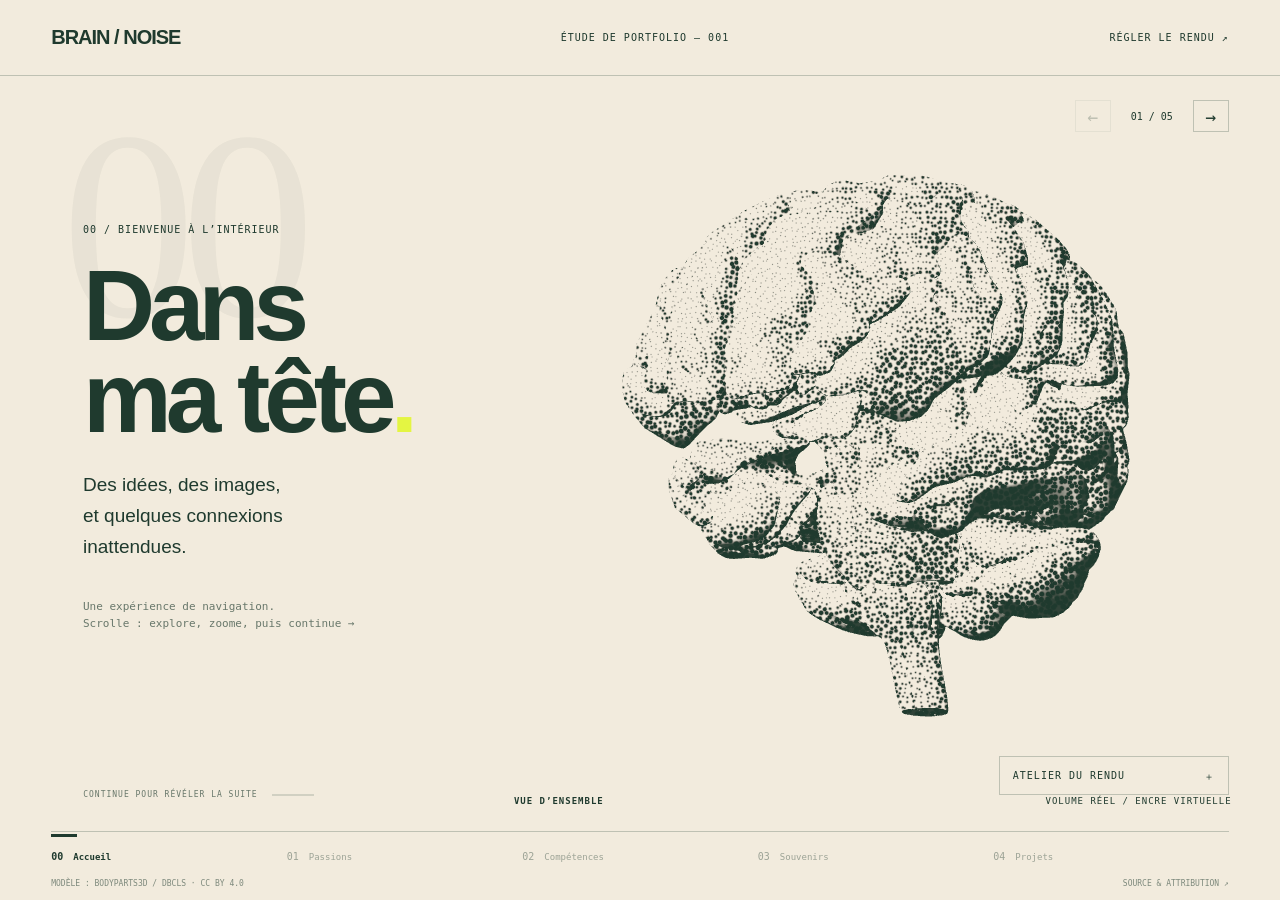
==== index.html @ 5203dd27 "premier commit avec premiere version du portfolio" ====
<!doctype html>
<html lang="fr">
<meta charset="utf-8"><meta name="viewport" content="width=device-width,initial-scale=1">
<title>À l’intérieur — Brain Noise</title>
<meta name="description" content="Exploration d’un cerveau en 3D au rendu imprimé, pilotée par le scroll.">
<link rel="stylesheet" href="style.css">
<script type="importmap">{"imports":{"three":"./vendor/build/three.module.js","three/addons/":"./vendor/examples/jsm/"}}</script>
<body>
<header><a href="#intro" class="brand">BRAIN / NOISE</a><span>ÉTUDE DE PORTFOLIO — 001</span><a href="#atelier">RÉGLER LE RENDU ↗</a></header>
<div class="visual"><canvas id="brain" aria-label="Cerveau 3D avec rendu tramé ; la rotation suit le défilement."></canvas><div id="loading" role="status">Chargement du cerveau…</div><div class="visual-bottom"><span id="region">VUE D’ENSEMBLE</span><span>VOLUME RÉEL / ENCRE VIRTUELLE</span></div></div>
<main id="journey" tabindex="0" aria-label="Exploration horizontale du portfolio">
<section id="intro" data-stop="0" data-number="00"><div class="section-content"><p class="index">00 / BIENVENUE À L’INTÉRIEUR</p><h1>Dans<br>ma tête<span>.</span></h1><p class="lead">Des idées, des images,<br>et quelques connexions inattendues.</p><p class="note">Une expérience de navigation.<br>Scrolle : explore, zoome, puis continue →</p></div></section>
<section id="passions" data-stop="1" data-number="01"><div class="section-content"><p class="index">01 / CE QUI M’ANIME</p><h2>Les<br><em>passions.</em></h2><p>Ce qui attire le regard, nourrit la curiosité et donne envie de créer.</p><div class="tags"><span>IMAGE</span><span>DESIGN</span><span>EXPLORATION</span></div><p class="placeholder">Espace à personnaliser avec tes passions.</p></div></section>
<section id="competences" data-stop="2" data-number="02"><div class="section-content"><p class="index">02 / FAIRE DES LIENS</p><h2>Penser.<br><em>Construire.</em></h2><p>Relier une idée à une forme. Une intention à une interaction.</p><div class="tags"><span>CONCEPTION</span><span>WEB</span><span>EXPÉRIMENTATION</span></div><p class="placeholder">Espace à personnaliser avec tes compétences.</p></div></section>
<section id="souvenirs" data-stop="3" data-number="03"><div class="section-content"><p class="index">03 / CE QUI RESTE</p><h2>Des<br><em>souvenirs.</em></h2><p>Des fragments qui reviennent et finissent par devenir autre chose.</p><p class="placeholder">Espace à personnaliser avec ton parcours.</p></div></section>
<section id="projets" data-stop="4" data-number="04"><div class="section-content"><p class="index">04 / LES IDÉES PRENNENT FORME</p><h2>Et des<br><em>projets.</em></h2><p>Ce qui se passe quand les connexions sortent de la tête.</p><a class="project" href="./Trame-Studio.html">01 — TRAME STUDIO <span>↗</span></a><p class="placeholder">Remplace ce lien par tes projets sur ton portfolio.</p></div></section>
</main>
<div class="travel"><button id="previous" aria-label="Rubrique précédente">←</button><span id="chapterCount">01 / 05</span><button id="next" aria-label="Rubrique suivante">→</button></div><div class="anchor-status"><span id="anchorHint">ANCRÉ · SCROLLE POUR ZOOMER</span><span class="anchor-track"><i id="anchorMeter"></i></span></div><div class="scroll-progress" aria-hidden="true"><span id="progressBar"></span></div><nav class="chapters" aria-label="Chapitres"><a href="#intro" aria-current="true">00<span>Accueil</span></a><a href="#passions">01<span>Passions</span></a><a href="#competences">02<span>Compétences</span></a><a href="#souvenirs">03<span>Souvenirs</span></a><a href="#projets">04<span>Projets</span></a></nav>
<details id="atelier"><summary>ATELIER DU RENDU <span>＋</span></summary><div class="settings"><label>Motif<select id="pattern"><option value="0">Points irréguliers</option><option value="1">Hachures</option><option value="2">Croisillons</option><option value="3">Grain</option><option value="4">Bayer</option><option value="5">Encre sans trame</option></select></label><label>Taille de trame <output id="sizeValue">5 px</output><input id="dotSize" type="range" min="2" max="12" step=".5" value="5"></label><label>Contraste<input id="contrast" type="range" min=".5" max="2.5" step=".05" value="1.15"></label><label>Encre<input id="ink" type="color" value="#1f3a2e"></label><label>Papier<input id="paper" type="color" value="#f2ebdd"></label><label>Zone active<input id="accent" type="color" value="#e4f542"></label><label class="check"><input id="autoPalette" type="checkbox" checked> Palettes des rubriques</label><label class="check"><input id="highlight" type="checkbox" checked> Colorer les régions</label><label class="check"><input id="autoRotate" type="checkbox" checked> Rotation lente au repos</label><label class="check"><input id="motion" type="checkbox" checked> Rotation au scroll</label><p>La trame est fixe à l’écran ; le volume tourne derrière. Les associations entre régions et chapitres sont artistiques.</p></div></details>
<footer><span>MODÈLE : BODYPARTS3D / DBCLS · CC BY 4.0</span><a href="https://github.com/organui/brain-3d">SOURCE & ATTRIBUTION ↗</a></footer>
<noscript>JavaScript est nécessaire pour afficher le cerveau. Les chapitres restent accessibles ci-dessus.</noscript>
<script type="module" src="app.js"></script>
</body></html>
---- style.css ----
*{box-sizing:border-box}html{scroll-behavior:smooth;scroll-padding-top:90px}body{margin:0;background:#f2f0e6;color:#24342b;font-family:Arial,Helvetica,sans-serif}a{color:inherit}button,input,select{font:inherit}header{position:fixed;z-index:4;top:0;left:0;right:0;height:76px;border-bottom:1px solid #24342b33;background:var(--paper,#f2f0e6);display:flex;align-items:center;justify-content:space-between;padding:0 4%;font:10px monospace;letter-spacing:1px}header a{text-decoration:none}.brand{font:bold 20px Arial;letter-spacing:-1px}.visual{position:fixed;left:36%;right:0;top:76px;bottom:0;z-index:0}canvas{width:100%;height:100%;display:block}.visual-bottom{position:absolute;bottom:25px;left:5%;right:6%;display:flex;justify-content:space-between;font:9px monospace;letter-spacing:1px;gap:15px}#region{font-weight:bold}#loading{position:absolute;top:50%;left:10%;right:10%;text-align:center;font:12px monospace;line-height:1.7}main{position:relative;z-index:1;width:43%;pointer-events:none}main section{pointer-events:auto;min-height:100svh;display:flex;flex-direction:column;justify-content:center;padding:110px 0 100px 10%;scroll-margin-top:0}main p{max-width:300px;font-size:16px;line-height:1.65}.index{font:10px monospace;letter-spacing:1px;margin:0 0 25px}h1,h2{font-size:clamp(60px,7.8vw,122px);line-height:.92;letter-spacing:-6px;margin:0 0 25px}h1 span{color:#d26a42}h2{font-size:clamp(52px,6.7vw,104px)}h2 em{font-family:Georgia,serif;font-weight:400}.lead{font-size:19px}.note,.placeholder{font:11px/1.6 monospace;color:#657361}.note{margin-top:35px}.placeholder{border-top:1px solid #24342b33;padding-top:14px;margin-top:30px}.tags{display:flex;flex-wrap:wrap;gap:7px;max-width:320px}.tags span{font:9px monospace;border:1px solid #24342b55;padding:6px 8px}.project{display:flex;justify-content:space-between;max-width:320px;padding:17px 0;border-block:1px solid #24342b;text-decoration:none;font:12px monospace}.chapters{position:fixed;z-index:3;left:20px;top:50%;display:grid;gap:18px;font:10px monospace}.chapters a{text-decoration:none;opacity:.4}.chapters a[aria-current=true]{opacity:1;font-weight:bold}.chapters a[aria-current=true]:before{content:'—';position:absolute;left:-13px}details{position:fixed;z-index:5;right:28px;bottom:58px;width:245px;background:var(--paper,#f2f0e6);border:1px solid #24342b}summary{list-style:none;padding:13px;cursor:pointer;font:10px monospace;letter-spacing:1px}summary::-webkit-details-marker{display:none}summary span{float:right}.settings{border-top:1px solid #24342b33;padding:15px;max-height:65svh;overflow:auto}.settings label{display:block;font:11px monospace;margin-bottom:16px}.settings input[type=range],select{width:100%;margin-top:8px;accent-color:#24342b}select{background:transparent;color:inherit;border:1px solid #24342b55;padding:8px;border-radius:0}.settings output{float:right}.settings input[type=color]{float:right;width:35px;height:20px;border:0;padding:0;background:none}.settings .check{display:flex;align-items:center;gap:8px}.settings .check input{accent-color:#24342b}.settings p{font:10px/1.5 monospace;color:#657361;margin-bottom:0}footer{position:relative;z-index:2;display:flex;justify-content:space-between;border-top:1px solid #24342b33;padding:22px 4%;font:9px monospace;background:var(--paper,#f2f0e6);gap:20px}:focus-visible{outline:2px solid #d26a42;outline-offset:4px}@media(max-width:760px){header{height:60px}header>span{display:none}.visual{left:0;top:60px;bottom:30%;opacity:.9}main{width:100%}main section{padding:65svh 7% 7svh;min-height:100svh;justify-content:flex-start}h1,h2{font-size:64px;letter-spacing:-3px;margin-bottom:12px}main p{font-size:14px;max-width:320px}.index{margin-bottom:15px}.visual-bottom{bottom:5px;font-size:8px}.visual-bottom span:last-child{display:none}.chapters{left:auto;right:12px;gap:15px;top:76px}.note,.placeholder,.tags{display:none}.lead{margin-top:0}details{right:12px;bottom:12px;width:220px}footer{padding-bottom:70px;font-size:8px}footer span{max-width:150px}}@media(prefers-reduced-motion:reduce){html{scroll-behavior:auto}}

/* Horizontal journey */
:root{--paper:#f2ebdd;--ink:#1f3a2e;--accent:#e4f542;--rule:color-mix(in srgb,var(--ink) 24%,transparent)}
html,body{height:100%;width:100%;overflow:hidden;scroll-behavior:auto}body{background:var(--paper);color:var(--ink)}
header{background:var(--paper);border-color:var(--rule)}
.visual{left:37%;bottom:90px}.visual-bottom{bottom:4px}
main{position:fixed;inset:76px 0 90px;width:auto;display:flex;overflow-x:auto;overflow-y:hidden;scroll-snap-type:none;scrollbar-width:none;overscroll-behavior-x:contain;pointer-events:auto}
main::-webkit-scrollbar{display:none}
main section{position:relative;flex:0 0 100%;min-width:0;height:100%;min-height:0;scroll-snap-align:start;display:flex;flex-direction:column;justify-content:center;align-items:flex-start;padding:3vh 0 5vh 6.5%;isolation:isolate}
main section:before{content:attr(data-number);position:absolute;z-index:-1;left:4.8%;top:2%;font:clamp(110px,21vw,330px)/1 Georgia,serif;color:var(--ink);opacity:.045;letter-spacing:-15px;pointer-events:none}
.section-content{width:37%;will-change:transform,opacity}
h1 span{color:var(--accent)}.note,.placeholder{color:inherit;opacity:.65}.placeholder,.tags span{border-color:var(--rule)}.project{border-color:var(--ink)}
.chapters{left:4%;right:4%;top:auto;bottom:35px;display:flex;align-items:center;gap:0;height:34px;border-top:1px solid var(--rule)}
.chapters a{position:relative;flex:1;padding-top:15px;white-space:nowrap}.chapters a span{font-size:9px;margin-left:10px}.chapters a[aria-current=true]:before{content:'';top:-2px;left:0;width:26px;height:3px;background:var(--ink)}
.scroll-progress{position:fixed;z-index:5;bottom:0;left:0;right:0;height:3px;pointer-events:none}.scroll-progress span{display:block;height:100%;width:100%;background:var(--accent);transform:scaleX(0);transform-origin:left}
.travel{position:fixed;z-index:4;right:4%;top:100px;display:flex;align-items:center;gap:17px;font:10px monospace}.travel button{border:1px solid var(--rule);background:transparent;color:inherit;width:36px;height:32px;padding:0;font-size:18px;cursor:pointer}.travel button:disabled{opacity:.25;cursor:default}.travel span{min-width:48px;text-align:center}
details{right:4%;bottom:105px;width:230px;background:var(--paper);border-color:var(--rule)}.settings{border-color:var(--rule);max-height:57svh;overscroll-behavior:contain}.settings p{color:inherit;opacity:.65}.settings input[type=range],.settings .check input{accent-color:var(--ink)}select{background:var(--paper);color:var(--ink);border-color:var(--rule)}
footer{position:fixed;bottom:12px;left:4%;right:4%;padding:0;border:0;background:none;font-size:8px;opacity:.55}footer a{text-decoration:none}:focus-visible{outline-color:var(--ink)}
@media(max-width:760px){.visual{left:0;top:95px;bottom:40%;opacity:1}main{inset:60px 0 105px}main section{padding:0 7%;justify-content:flex-end;min-height:0}.section-content{width:100%;padding-bottom:12px}main section:before{top:auto;bottom:16%;font-size:180px}h1,h2{font-size:clamp(45px,10vw,65px);letter-spacing:-2px;margin:0 0 10px}h1 br,h2 br{display:none}.index{margin-bottom:12px;font-size:9px}.lead,main p{font-size:13px;max-width:310px;margin:9px 0}.note,.placeholder,.tags{display:none}.travel{top:75px;right:5%;gap:10px}.travel button{width:31px;height:27px}.chapters{left:4%;right:4%;top:auto;bottom:53px;height:30px}.chapters a span{display:none}details{right:4%;bottom:105px;width:200px}details:not([open]){bottom:76px;width:auto}summary{padding:9px;font-size:8px}.settings{max-height:50svh}footer{bottom:14px;font-size:7px}footer span{max-width:180px}}
@media(max-height:650px) and (min-width:761px){h1,h2{font-size:68px}.note,.placeholder{display:none}}
@media(prefers-reduced-motion:reduce){.section-content{will-change:auto}}
.section-content h1,.section-content h2{will-change:transform,opacity;transform-origin:15% 65%}@media(prefers-reduced-motion:reduce){.section-content h1,.section-content h2{will-change:auto}}

.anchor-status{position:fixed;z-index:4;left:6.5%;bottom:101px;display:flex;align-items:center;gap:14px;font:8px monospace;letter-spacing:1px;opacity:.65;pointer-events:none}.anchor-track{width:42px;height:2px;background:var(--rule)}.anchor-track i{display:block;width:100%;height:100%;background:var(--ink);transform:scaleX(0);transform-origin:left}@media(max-width:760px){.anchor-status{bottom:91px;left:7%;font-size:7px;gap:8px}.anchor-track{width:24px}}
/* Ignition starts only after the complete title is inside the viewport. */
.neon-label{display:inline-block;max-width:100%;vertical-align:top}
h1>.neon-label{color:inherit}
.neon-label.neon-ignite{animation:title-ignition 280ms steps(1,end) both}
@keyframes title-ignition{
 0%,16%,38%,56%,78%,100%{opacity:1}
 8%,29%,48%,65%{opacity:0}
}
@media(prefers-reduced-motion:reduce){.neon-label.neon-ignite{animation:none}}
/* Keep the region label above the model, away from mobile chapter titles. */
@media(max-width:760px){
 .visual-bottom{top:8px;bottom:auto;left:7%;right:110px;align-items:flex-start;line-height:1.5}
 #region{max-width:100%;overflow-wrap:break-word}
}
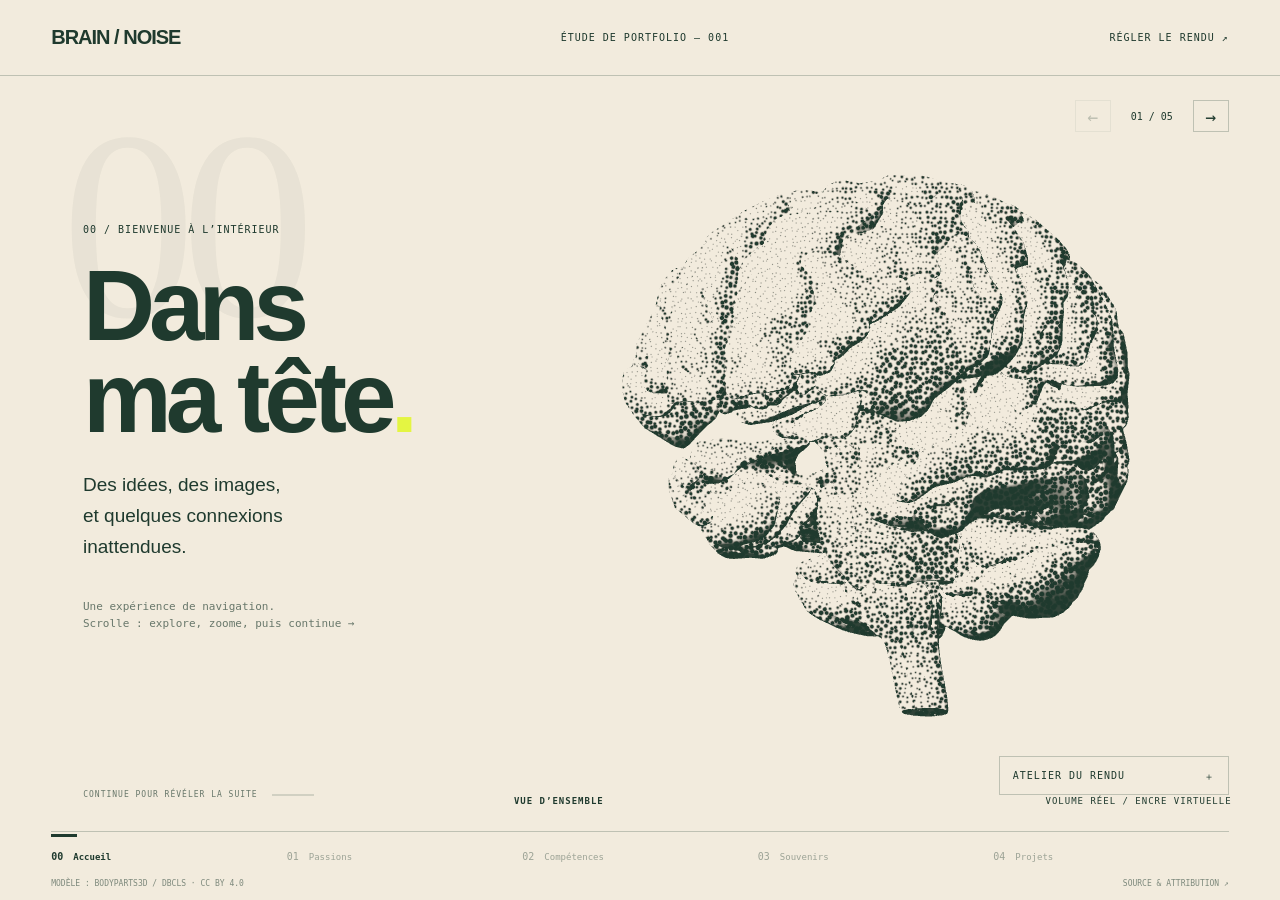
==== commit 7696da6c: "correction de queques bug graphiques + ajout de boutons pour decouvrir les sections" ====
--- a/index.html
+++ b/index.html
@@ -1,19 +1,59 @@
 <!doctype html>
 <html lang="fr">
+<head>
 <meta charset="utf-8"><meta name="viewport" content="width=device-width,initial-scale=1">
 <title>À l’intérieur — Brain Noise</title>
 <meta name="description" content="Exploration d’un cerveau en 3D au rendu imprimé, pilotée par le scroll.">
 <link rel="stylesheet" href="style.css">
 <script type="importmap">{"imports":{"three":"./vendor/build/three.module.js","three/addons/":"./vendor/examples/jsm/"}}</script>
+</head>
 <body>
 <header><a href="#intro" class="brand">BRAIN / NOISE</a><span>ÉTUDE DE PORTFOLIO — 001</span><a href="#atelier">RÉGLER LE RENDU ↗</a></header>
 <div class="visual"><canvas id="brain" aria-label="Cerveau 3D avec rendu tramé ; la rotation suit le défilement."></canvas><div id="loading" role="status">Chargement du cerveau…</div><div class="visual-bottom"><span id="region">VUE D’ENSEMBLE</span><span>VOLUME RÉEL / ENCRE VIRTUELLE</span></div></div>
 <main id="journey" tabindex="0" aria-label="Exploration horizontale du portfolio">
-<section id="intro" data-stop="0" data-number="00"><div class="section-content"><p class="index">00 / BIENVENUE À L’INTÉRIEUR</p><h1>Dans<br>ma tête<span>.</span></h1><p class="lead">Des idées, des images,<br>et quelques connexions inattendues.</p><p class="note">Une expérience de navigation.<br>Scrolle : explore, zoome, puis continue →</p></div></section>
-<section id="passions" data-stop="1" data-number="01"><div class="section-content"><p class="index">01 / CE QUI M’ANIME</p><h2>Les<br><em>passions.</em></h2><p>Ce qui attire le regard, nourrit la curiosité et donne envie de créer.</p><div class="tags"><span>IMAGE</span><span>DESIGN</span><span>EXPLORATION</span></div><p class="placeholder">Espace à personnaliser avec tes passions.</p></div></section>
-<section id="competences" data-stop="2" data-number="02"><div class="section-content"><p class="index">02 / FAIRE DES LIENS</p><h2>Penser.<br><em>Construire.</em></h2><p>Relier une idée à une forme. Une intention à une interaction.</p><div class="tags"><span>CONCEPTION</span><span>WEB</span><span>EXPÉRIMENTATION</span></div><p class="placeholder">Espace à personnaliser avec tes compétences.</p></div></section>
-<section id="souvenirs" data-stop="3" data-number="03"><div class="section-content"><p class="index">03 / CE QUI RESTE</p><h2>Des<br><em>souvenirs.</em></h2><p>Des fragments qui reviennent et finissent par devenir autre chose.</p><p class="placeholder">Espace à personnaliser avec ton parcours.</p></div></section>
-<section id="projets" data-stop="4" data-number="04"><div class="section-content"><p class="index">04 / LES IDÉES PRENNENT FORME</p><h2>Et des<br><em>projets.</em></h2><p>Ce qui se passe quand les connexions sortent de la tête.</p><a class="project" href="./Trame-Studio.html">01 — TRAME STUDIO <span>↗</span></a><p class="placeholder">Remplace ce lien par tes projets sur ton portfolio.</p></div></section>
+<section id="intro" class="journey-section" data-stop="0" data-number="00" aria-labelledby="intro-title">
+  <div class="section-content">
+    <p class="section-index">00 / BIENVENUE À L’INTÉRIEUR</p>
+    <h1 id="intro-title">Dans<br>ma tête<span>.</span></h1>
+    <p class="lead">Des idées, des images,<br>et quelques connexions inattendues.</p>
+    <p class="note">Une expérience de navigation.<br>Scrolle : explore, zoome, puis continue →</p>
+  </div>
+</section>
+<section id="passions" class="journey-section" data-stop="1" data-number="01" aria-labelledby="passions-title">
+  <div class="section-content">
+    <p class="section-index">01 / CE QUI M’ANIME</p>
+    <h2 id="passions-title">Les<br><span class="title-serif">passions.</span></h2>
+    <p>Ce qui attire le regard, nourrit la curiosité et donne envie de créer.</p>
+    <ul class="tags" aria-label="Centres d’intérêt"><li>IMAGE</li><li>DESIGN</li><li>EXPLORATION</li></ul>
+    <a class="section-link" href=""><span>Découvrir mes passions</span><span class="section-link-arrow" aria-hidden="true">→</span></a>
+  </div>
+</section>
+<section id="competences" class="journey-section" data-stop="2" data-number="02" aria-labelledby="competences-title">
+  <div class="section-content">
+    <p class="section-index">02 / FAIRE DES LIENS</p>
+    <h2 id="competences-title">Penser.<br><span class="title-serif">Construire.</span></h2>
+    <p>Relier une idée à une forme. Une intention à une interaction.</p>
+    <ul class="tags" aria-label="Domaines de compétences"><li>CONCEPTION</li><li>WEB</li><li>EXPÉRIMENTATION</li></ul>
+    <a class="section-link" href=""><span>Découvrir mes compétences</span><span class="section-link-arrow" aria-hidden="true">→</span></a>
+  </div>
+</section>
+<section id="souvenirs" class="journey-section" data-stop="3" data-number="03" aria-labelledby="souvenirs-title">
+  <div class="section-content">
+    <p class="section-index">03 / CE QUI RESTE</p>
+    <h2 id="souvenirs-title">Des<br><span class="title-serif">souvenirs.</span></h2>
+    <p>Des fragments qui reviennent et finissent par devenir autre chose.</p>
+    <a class="section-link" href=""><span>Découvrir mes souvenirs</span><span class="section-link-arrow" aria-hidden="true">→</span></a>
+  </div>
+</section>
+<section id="projets" class="journey-section" data-stop="4" data-number="04" aria-labelledby="projets-title">
+  <div class="section-content">
+    <p class="section-index">04 / LES IDÉES PRENNENT FORME</p>
+    <h2 id="projets-title">Et des<br><span class="title-serif">projets.</span></h2>
+    <p>Ce qui se passe quand les connexions sortent de la tête.</p>
+    <a class="project-link" href="./Trame-Studio.html">01 — TRAME STUDIO <span aria-hidden="true">↗</span></a>
+    <a class="section-link" href=""><span>Découvrir mes projets</span><span class="section-link-arrow" aria-hidden="true">→</span></a>
+  </div>
+</section>
 </main>
 <div class="travel"><button id="previous" aria-label="Rubrique précédente">←</button><span id="chapterCount">01 / 05</span><button id="next" aria-label="Rubrique suivante">→</button></div><div class="anchor-status"><span id="anchorHint">ANCRÉ · SCROLLE POUR ZOOMER</span><span class="anchor-track"><i id="anchorMeter"></i></span></div><div class="scroll-progress" aria-hidden="true"><span id="progressBar"></span></div><nav class="chapters" aria-label="Chapitres"><a href="#intro" aria-current="true">00<span>Accueil</span></a><a href="#passions">01<span>Passions</span></a><a href="#competences">02<span>Compétences</span></a><a href="#souvenirs">03<span>Souvenirs</span></a><a href="#projets">04<span>Projets</span></a></nav>
 <details id="atelier"><summary>ATELIER DU RENDU <span>＋</span></summary><div class="settings"><label>Motif<select id="pattern"><option value="0">Points irréguliers</option><option value="1">Hachures</option><option value="2">Croisillons</option><option value="3">Grain</option><option value="4">Bayer</option><option value="5">Encre sans trame</option></select></label><label>Taille de trame <output id="sizeValue">5 px</output><input id="dotSize" type="range" min="2" max="12" step=".5" value="5"></label><label>Contraste<input id="contrast" type="range" min=".5" max="2.5" step=".05" value="1.15"></label><label>Encre<input id="ink" type="color" value="#1f3a2e"></label><label>Papier<input id="paper" type="color" value="#f2ebdd"></label><label>Zone active<input id="accent" type="color" value="#e4f542"></label><label class="check"><input id="autoPalette" type="checkbox" checked> Palettes des rubriques</label><label class="check"><input id="highlight" type="checkbox" checked> Colorer les régions</label><label class="check"><input id="autoRotate" type="checkbox" checked> Rotation lente au repos</label><label class="check"><input id="motion" type="checkbox" checked> Rotation au scroll</label><p>La trame est fixe à l’écran ; le volume tourne derrière. Les associations entre régions et chapitres sont artistiques.</p></div></details>
--- a/style.css
+++ b/style.css
@@ -1,4 +1,4 @@
-*{box-sizing:border-box}html{scroll-behavior:smooth;scroll-padding-top:90px}body{margin:0;background:#f2f0e6;color:#24342b;font-family:Arial,Helvetica,sans-serif}a{color:inherit}button,input,select{font:inherit}header{position:fixed;z-index:4;top:0;left:0;right:0;height:76px;border-bottom:1px solid #24342b33;background:var(--paper,#f2f0e6);display:flex;align-items:center;justify-content:space-between;padding:0 4%;font:10px monospace;letter-spacing:1px}header a{text-decoration:none}.brand{font:bold 20px Arial;letter-spacing:-1px}.visual{position:fixed;left:36%;right:0;top:76px;bottom:0;z-index:0}canvas{width:100%;height:100%;display:block}.visual-bottom{position:absolute;bottom:25px;left:5%;right:6%;display:flex;justify-content:space-between;font:9px monospace;letter-spacing:1px;gap:15px}#region{font-weight:bold}#loading{position:absolute;top:50%;left:10%;right:10%;text-align:center;font:12px monospace;line-height:1.7}main{position:relative;z-index:1;width:43%;pointer-events:none}main section{pointer-events:auto;min-height:100svh;display:flex;flex-direction:column;justify-content:center;padding:110px 0 100px 10%;scroll-margin-top:0}main p{max-width:300px;font-size:16px;line-height:1.65}.index{font:10px monospace;letter-spacing:1px;margin:0 0 25px}h1,h2{font-size:clamp(60px,7.8vw,122px);line-height:.92;letter-spacing:-6px;margin:0 0 25px}h1 span{color:#d26a42}h2{font-size:clamp(52px,6.7vw,104px)}h2 em{font-family:Georgia,serif;font-weight:400}.lead{font-size:19px}.note,.placeholder{font:11px/1.6 monospace;color:#657361}.note{margin-top:35px}.placeholder{border-top:1px solid #24342b33;padding-top:14px;margin-top:30px}.tags{display:flex;flex-wrap:wrap;gap:7px;max-width:320px}.tags span{font:9px monospace;border:1px solid #24342b55;padding:6px 8px}.project{display:flex;justify-content:space-between;max-width:320px;padding:17px 0;border-block:1px solid #24342b;text-decoration:none;font:12px monospace}.chapters{position:fixed;z-index:3;left:20px;top:50%;display:grid;gap:18px;font:10px monospace}.chapters a{text-decoration:none;opacity:.4}.chapters a[aria-current=true]{opacity:1;font-weight:bold}.chapters a[aria-current=true]:before{content:'—';position:absolute;left:-13px}details{position:fixed;z-index:5;right:28px;bottom:58px;width:245px;background:var(--paper,#f2f0e6);border:1px solid #24342b}summary{list-style:none;padding:13px;cursor:pointer;font:10px monospace;letter-spacing:1px}summary::-webkit-details-marker{display:none}summary span{float:right}.settings{border-top:1px solid #24342b33;padding:15px;max-height:65svh;overflow:auto}.settings label{display:block;font:11px monospace;margin-bottom:16px}.settings input[type=range],select{width:100%;margin-top:8px;accent-color:#24342b}select{background:transparent;color:inherit;border:1px solid #24342b55;padding:8px;border-radius:0}.settings output{float:right}.settings input[type=color]{float:right;width:35px;height:20px;border:0;padding:0;background:none}.settings .check{display:flex;align-items:center;gap:8px}.settings .check input{accent-color:#24342b}.settings p{font:10px/1.5 monospace;color:#657361;margin-bottom:0}footer{position:relative;z-index:2;display:flex;justify-content:space-between;border-top:1px solid #24342b33;padding:22px 4%;font:9px monospace;background:var(--paper,#f2f0e6);gap:20px}:focus-visible{outline:2px solid #d26a42;outline-offset:4px}@media(max-width:760px){header{height:60px}header>span{display:none}.visual{left:0;top:60px;bottom:30%;opacity:.9}main{width:100%}main section{padding:65svh 7% 7svh;min-height:100svh;justify-content:flex-start}h1,h2{font-size:64px;letter-spacing:-3px;margin-bottom:12px}main p{font-size:14px;max-width:320px}.index{margin-bottom:15px}.visual-bottom{bottom:5px;font-size:8px}.visual-bottom span:last-child{display:none}.chapters{left:auto;right:12px;gap:15px;top:76px}.note,.placeholder,.tags{display:none}.lead{margin-top:0}details{right:12px;bottom:12px;width:220px}footer{padding-bottom:70px;font-size:8px}footer span{max-width:150px}}@media(prefers-reduced-motion:reduce){html{scroll-behavior:auto}}
+*{box-sizing:border-box}html{scroll-behavior:smooth;scroll-padding-top:90px}body{margin:0;background:#f2f0e6;color:#24342b;font-family:Arial,Helvetica,sans-serif}a{color:inherit}button,input,select{font:inherit}header{position:fixed;z-index:4;top:0;left:0;right:0;height:76px;border-bottom:1px solid #24342b33;background:var(--paper,#f2f0e6);display:flex;align-items:center;justify-content:space-between;padding:0 4%;font:10px monospace;letter-spacing:1px}header a{text-decoration:none}.brand{font:bold 20px Arial;letter-spacing:-1px}.visual{position:fixed;left:36%;right:0;top:76px;bottom:0;z-index:0}canvas{width:100%;height:100%;display:block}.visual-bottom{position:absolute;bottom:25px;left:5%;right:6%;display:flex;justify-content:space-between;font:9px monospace;letter-spacing:1px;gap:15px}#region{font-weight:bold}#loading{position:absolute;top:50%;left:10%;right:10%;text-align:center;font:12px monospace;line-height:1.7}main{position:relative;z-index:1;width:43%;pointer-events:none}.journey-section{pointer-events:auto;min-height:100svh;display:flex;flex-direction:column;justify-content:center;padding:110px 0 100px 10%;scroll-margin-top:0}main p{max-width:300px;font-size:16px;line-height:1.65}.section-index{font:10px monospace;letter-spacing:1px;margin:0 0 25px}h1,h2{font-size:clamp(60px,7.8vw,122px);line-height:.92;letter-spacing:-6px;margin:0 0 25px}h1 span{color:#d26a42}h2{font-size:clamp(52px,6.7vw,104px)}.title-serif{font-family:Georgia,serif;font-weight:400}.lead{font-size:19px}.note,.section-placeholder{font:11px/1.6 monospace;color:#657361}.note{margin-top:35px}.section-placeholder{border-top:1px solid #24342b33;padding-top:14px;margin-top:30px}.tags{display:flex;flex-wrap:wrap;gap:7px;max-width:320px;list-style:none;padding:0;margin:16px 0}.tags li{font:9px monospace;border:1px solid #24342b55;padding:6px 8px}.project-link{display:flex;justify-content:space-between;max-width:320px;padding:17px 0;border-block:1px solid #24342b;text-decoration:none;font:12px monospace}.chapters{position:fixed;z-index:3;left:20px;top:50%;display:grid;gap:18px;font:10px monospace}.chapters a{text-decoration:none;opacity:.4}.chapters a[aria-current=true]{opacity:1;font-weight:bold}.chapters a[aria-current=true]:before{content:'—';position:absolute;left:-13px}details{position:fixed;z-index:5;right:28px;bottom:58px;width:245px;background:var(--paper,#f2f0e6);border:1px solid #24342b}summary{list-style:none;padding:13px;cursor:pointer;font:10px monospace;letter-spacing:1px}summary::-webkit-details-marker{display:none}summary span{float:right}.settings{border-top:1px solid #24342b33;padding:15px;max-height:65svh;overflow:auto}.settings label{display:block;font:11px monospace;margin-bottom:16px}.settings input[type=range],select{width:100%;margin-top:8px;accent-color:#24342b}select{background:transparent;color:inherit;border:1px solid #24342b55;padding:8px;border-radius:0}.settings output{float:right}.settings input[type=color]{float:right;width:35px;height:20px;border:0;padding:0;background:none}.settings .check{display:flex;align-items:center;gap:8px}.settings .check input{accent-color:#24342b}.settings p{font:10px/1.5 monospace;color:#657361;margin-bottom:0}footer{position:relative;z-index:2;display:flex;justify-content:space-between;border-top:1px solid #24342b33;padding:22px 4%;font:9px monospace;background:var(--paper,#f2f0e6);gap:20px}:focus-visible{outline:2px solid #d26a42;outline-offset:4px}@media(max-width:760px){header{height:60px}header>span{display:none}.visual{left:0;top:60px;bottom:30%;opacity:.9}main{width:100%}.journey-section{padding:65svh 7% 7svh;min-height:100svh;justify-content:flex-start}h1,h2{font-size:64px;letter-spacing:-3px;margin-bottom:12px}main p{font-size:14px;max-width:320px}.section-index{margin-bottom:15px}.visual-bottom{bottom:5px;font-size:8px}.visual-bottom span:last-child{display:none}.chapters{left:auto;right:12px;gap:15px;top:76px}.note,.section-placeholder,.tags{display:none}.lead{margin-top:0}details{right:12px;bottom:12px;width:220px}footer{padding-bottom:70px;font-size:8px}footer span{max-width:150px}}@media(prefers-reduced-motion:reduce){html{scroll-behavior:auto}}
 
 /* Horizontal journey */
 :root{--paper:#f2ebdd;--ink:#1f3a2e;--accent:#e4f542;--rule:color-mix(in srgb,var(--ink) 24%,transparent)}
@@ -7,20 +7,20 @@
 .visual{left:37%;bottom:90px}.visual-bottom{bottom:4px}
 main{position:fixed;inset:76px 0 90px;width:auto;display:flex;overflow-x:auto;overflow-y:hidden;scroll-snap-type:none;scrollbar-width:none;overscroll-behavior-x:contain;pointer-events:auto}
 main::-webkit-scrollbar{display:none}
-main section{position:relative;flex:0 0 100%;min-width:0;height:100%;min-height:0;scroll-snap-align:start;display:flex;flex-direction:column;justify-content:center;align-items:flex-start;padding:3vh 0 5vh 6.5%;isolation:isolate}
-main section:before{content:attr(data-number);position:absolute;z-index:-1;left:4.8%;top:2%;font:clamp(110px,21vw,330px)/1 Georgia,serif;color:var(--ink);opacity:.045;letter-spacing:-15px;pointer-events:none}
+.journey-section{position:relative;flex:0 0 100%;min-width:0;height:100%;min-height:0;scroll-snap-align:start;display:flex;flex-direction:column;justify-content:center;align-items:flex-start;padding:3vh 0 5vh 6.5%;isolation:isolate}
+.journey-section:before{content:attr(data-number);position:absolute;z-index:-1;left:4.8%;top:2%;font:clamp(110px,21vw,330px)/1 Georgia,serif;color:var(--ink);opacity:.045;letter-spacing:-15px;pointer-events:none}
 .section-content{width:37%;will-change:transform,opacity}
-h1 span{color:var(--accent)}.note,.placeholder{color:inherit;opacity:.65}.placeholder,.tags span{border-color:var(--rule)}.project{border-color:var(--ink)}
+h1 span{color:var(--accent)}.note,.section-placeholder{color:inherit;opacity:.65}.section-placeholder,.tags li{border-color:var(--rule)}.project-link{border-color:var(--ink)}
 .chapters{left:4%;right:4%;top:auto;bottom:35px;display:flex;align-items:center;gap:0;height:34px;border-top:1px solid var(--rule)}
 .chapters a{position:relative;flex:1;padding-top:15px;white-space:nowrap}.chapters a span{font-size:9px;margin-left:10px}.chapters a[aria-current=true]:before{content:'';top:-2px;left:0;width:26px;height:3px;background:var(--ink)}
 .scroll-progress{position:fixed;z-index:5;bottom:0;left:0;right:0;height:3px;pointer-events:none}.scroll-progress span{display:block;height:100%;width:100%;background:var(--accent);transform:scaleX(0);transform-origin:left}
 .travel{position:fixed;z-index:4;right:4%;top:100px;display:flex;align-items:center;gap:17px;font:10px monospace}.travel button{border:1px solid var(--rule);background:transparent;color:inherit;width:36px;height:32px;padding:0;font-size:18px;cursor:pointer}.travel button:disabled{opacity:.25;cursor:default}.travel span{min-width:48px;text-align:center}
 details{right:4%;bottom:105px;width:230px;background:var(--paper);border-color:var(--rule)}.settings{border-color:var(--rule);max-height:57svh;overscroll-behavior:contain}.settings p{color:inherit;opacity:.65}.settings input[type=range],.settings .check input{accent-color:var(--ink)}select{background:var(--paper);color:var(--ink);border-color:var(--rule)}
 footer{position:fixed;bottom:12px;left:4%;right:4%;padding:0;border:0;background:none;font-size:8px;opacity:.55}footer a{text-decoration:none}:focus-visible{outline-color:var(--ink)}
-@media(max-width:760px){.visual{left:0;top:95px;bottom:40%;opacity:1}main{inset:60px 0 105px}main section{padding:0 7%;justify-content:flex-end;min-height:0}.section-content{width:100%;padding-bottom:12px}main section:before{top:auto;bottom:16%;font-size:180px}h1,h2{font-size:clamp(45px,10vw,65px);letter-spacing:-2px;margin:0 0 10px}h1 br,h2 br{display:none}.index{margin-bottom:12px;font-size:9px}.lead,main p{font-size:13px;max-width:310px;margin:9px 0}.note,.placeholder,.tags{display:none}.travel{top:75px;right:5%;gap:10px}.travel button{width:31px;height:27px}.chapters{left:4%;right:4%;top:auto;bottom:53px;height:30px}.chapters a span{display:none}details{right:4%;bottom:105px;width:200px}details:not([open]){bottom:76px;width:auto}summary{padding:9px;font-size:8px}.settings{max-height:50svh}footer{bottom:14px;font-size:7px}footer span{max-width:180px}}
-@media(max-height:650px) and (min-width:761px){h1,h2{font-size:68px}.note,.placeholder{display:none}}
+@media(max-width:760px){.visual{left:0;top:95px;bottom:40%;opacity:1}main{inset:60px 0 105px}.journey-section{padding:0 7%;justify-content:flex-end;min-height:0}.section-content{width:100%;padding-bottom:12px}.journey-section:before{top:auto;bottom:16%;font-size:180px}h1,h2{font-size:clamp(45px,10vw,65px);letter-spacing:-2px;margin:0 0 10px}h1 br,h2 br{display:none}.section-index{margin-bottom:12px;font-size:9px}.lead,main p{font-size:13px;max-width:310px;margin:9px 0}.note,.section-placeholder,.tags{display:none}.travel{top:75px;right:5%;gap:10px}.travel button{width:31px;height:27px}.chapters{left:4%;right:4%;top:auto;bottom:53px;height:30px}.chapters a span{display:none}details{right:4%;bottom:105px;width:200px}details:not([open]){bottom:76px;width:auto}summary{padding:9px;font-size:8px}.settings{max-height:50svh}footer{bottom:14px;font-size:7px}footer span{max-width:180px}}
+@media(max-height:650px) and (min-width:761px){h1,h2{font-size:68px}.note,.section-placeholder{display:none}}
 @media(prefers-reduced-motion:reduce){.section-content{will-change:auto}}
-.section-content h1,.section-content h2{will-change:transform,opacity;transform-origin:15% 65%}@media(prefers-reduced-motion:reduce){.section-content h1,.section-content h2{will-change:auto}}
+.section-content h1,.section-content h2{will-change:transform,opacity;transform-origin:15% 65%}@media(prefers-reduced-motion:reduce){.section-content h1,.section-content h2{will-change:auto}}
 
 .anchor-status{position:fixed;z-index:4;left:6.5%;bottom:101px;display:flex;align-items:center;gap:14px;font:8px monospace;letter-spacing:1px;opacity:.65;pointer-events:none}.anchor-track{width:42px;height:2px;background:var(--rule)}.anchor-track i{display:block;width:100%;height:100%;background:var(--ink);transform:scaleX(0);transform-origin:left}@media(max-width:760px){.anchor-status{bottom:91px;left:7%;font-size:7px;gap:8px}.anchor-track{width:24px}}
 /* Ignition starts only after the complete title is inside the viewport. */
@@ -31,9 +31,31 @@
  0%,16%,38%,56%,78%,100%{opacity:1}
  8%,29%,48%,65%{opacity:0}
 }
-@media(prefers-reduced-motion:reduce){.neon-label.neon-ignite{animation:none}}
+@media(prefers-reduced-motion:reduce){.neon-label.neon-ignite{animation:none}}
 /* Keep the region label above the model, away from mobile chapter titles. */
 @media(max-width:760px){
  .visual-bottom{top:8px;bottom:auto;left:7%;right:110px;align-items:flex-start;line-height:1.5}
  #region{max-width:100%;overflow-wrap:break-word}
-}
+}
+
+/* Section navigation follows the active chapter palette. */
+.section-link{
+ display:flex;align-items:center;justify-content:space-between;gap:20px;
+ width:100%;max-width:320px;min-height:48px;margin-top:24px;padding:14px 16px;
+ border:1px solid var(--ink);border-radius:0;
+ background:transparent;color:var(--ink);text-decoration:none;
+ font:11px/1.4 monospace;letter-spacing:.3px;
+ transition:background-color 160ms ease,color 160ms ease;
+}
+.section-link-arrow{flex:none;color:var(--ink);font-size:18px;line-height:1}
+.section-link:focus-visible{outline:2px solid var(--ink);outline-offset:4px}
+.section-link:active{background:var(--ink);color:var(--paper)}
+.section-link:active .section-link-arrow{color:inherit}
+@media(hover:hover){
+ .section-link:hover{background:var(--ink);color:var(--paper)}
+ .section-link:hover .section-link-arrow{color:inherit}
+}
+@media(max-width:760px){
+ .section-link{margin-top:14px;padding:12px 14px;font-size:10px}
+}
+@media(prefers-reduced-motion:reduce){.section-link{transition:none}}
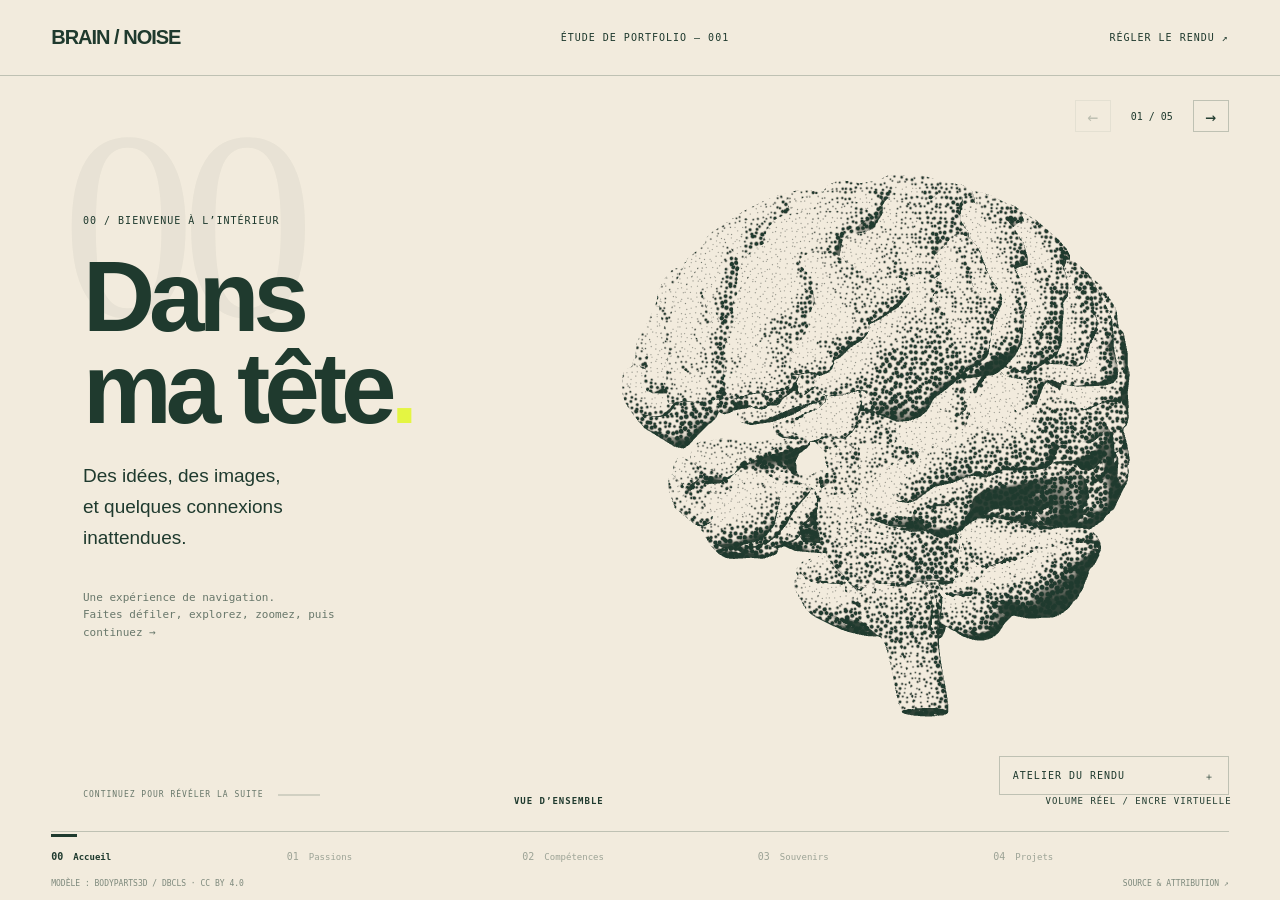
==== commit dc12da06: "refactoring de l'arborescence du projet + prototype de la page compétences" ====
--- a/index.html
+++ b/index.html
@@ -1,63 +1,206 @@
 <!doctype html>
 <html lang="fr">
-<head>
-<meta charset="utf-8"><meta name="viewport" content="width=device-width,initial-scale=1">
-<title>À l’intérieur — Brain Noise</title>
-<meta name="description" content="Exploration d’un cerveau en 3D au rendu imprimé, pilotée par le scroll.">
-<link rel="stylesheet" href="style.css">
-<script type="importmap">{"imports":{"three":"./vendor/build/three.module.js","three/addons/":"./vendor/examples/jsm/"}}</script>
-</head>
-<body>
-<header><a href="#intro" class="brand">BRAIN / NOISE</a><span>ÉTUDE DE PORTFOLIO — 001</span><a href="#atelier">RÉGLER LE RENDU ↗</a></header>
-<div class="visual"><canvas id="brain" aria-label="Cerveau 3D avec rendu tramé ; la rotation suit le défilement."></canvas><div id="loading" role="status">Chargement du cerveau…</div><div class="visual-bottom"><span id="region">VUE D’ENSEMBLE</span><span>VOLUME RÉEL / ENCRE VIRTUELLE</span></div></div>
-<main id="journey" tabindex="0" aria-label="Exploration horizontale du portfolio">
-<section id="intro" class="journey-section" data-stop="0" data-number="00" aria-labelledby="intro-title">
-  <div class="section-content">
-    <p class="section-index">00 / BIENVENUE À L’INTÉRIEUR</p>
-    <h1 id="intro-title">Dans<br>ma tête<span>.</span></h1>
-    <p class="lead">Des idées, des images,<br>et quelques connexions inattendues.</p>
-    <p class="note">Une expérience de navigation.<br>Scrolle : explore, zoome, puis continue →</p>
-  </div>
-</section>
-<section id="passions" class="journey-section" data-stop="1" data-number="01" aria-labelledby="passions-title">
-  <div class="section-content">
-    <p class="section-index">01 / CE QUI M’ANIME</p>
-    <h2 id="passions-title">Les<br><span class="title-serif">passions.</span></h2>
-    <p>Ce qui attire le regard, nourrit la curiosité et donne envie de créer.</p>
-    <ul class="tags" aria-label="Centres d’intérêt"><li>IMAGE</li><li>DESIGN</li><li>EXPLORATION</li></ul>
-    <a class="section-link" href=""><span>Découvrir mes passions</span><span class="section-link-arrow" aria-hidden="true">→</span></a>
-  </div>
-</section>
-<section id="competences" class="journey-section" data-stop="2" data-number="02" aria-labelledby="competences-title">
-  <div class="section-content">
-    <p class="section-index">02 / FAIRE DES LIENS</p>
-    <h2 id="competences-title">Penser.<br><span class="title-serif">Construire.</span></h2>
-    <p>Relier une idée à une forme. Une intention à une interaction.</p>
-    <ul class="tags" aria-label="Domaines de compétences"><li>CONCEPTION</li><li>WEB</li><li>EXPÉRIMENTATION</li></ul>
-    <a class="section-link" href=""><span>Découvrir mes compétences</span><span class="section-link-arrow" aria-hidden="true">→</span></a>
-  </div>
-</section>
-<section id="souvenirs" class="journey-section" data-stop="3" data-number="03" aria-labelledby="souvenirs-title">
-  <div class="section-content">
-    <p class="section-index">03 / CE QUI RESTE</p>
-    <h2 id="souvenirs-title">Des<br><span class="title-serif">souvenirs.</span></h2>
-    <p>Des fragments qui reviennent et finissent par devenir autre chose.</p>
-    <a class="section-link" href=""><span>Découvrir mes souvenirs</span><span class="section-link-arrow" aria-hidden="true">→</span></a>
-  </div>
-</section>
-<section id="projets" class="journey-section" data-stop="4" data-number="04" aria-labelledby="projets-title">
-  <div class="section-content">
-    <p class="section-index">04 / LES IDÉES PRENNENT FORME</p>
-    <h2 id="projets-title">Et des<br><span class="title-serif">projets.</span></h2>
-    <p>Ce qui se passe quand les connexions sortent de la tête.</p>
-    <a class="project-link" href="./Trame-Studio.html">01 — TRAME STUDIO <span aria-hidden="true">↗</span></a>
-    <a class="section-link" href=""><span>Découvrir mes projets</span><span class="section-link-arrow" aria-hidden="true">→</span></a>
-  </div>
-</section>
-</main>
-<div class="travel"><button id="previous" aria-label="Rubrique précédente">←</button><span id="chapterCount">01 / 05</span><button id="next" aria-label="Rubrique suivante">→</button></div><div class="anchor-status"><span id="anchorHint">ANCRÉ · SCROLLE POUR ZOOMER</span><span class="anchor-track"><i id="anchorMeter"></i></span></div><div class="scroll-progress" aria-hidden="true"><span id="progressBar"></span></div><nav class="chapters" aria-label="Chapitres"><a href="#intro" aria-current="true">00<span>Accueil</span></a><a href="#passions">01<span>Passions</span></a><a href="#competences">02<span>Compétences</span></a><a href="#souvenirs">03<span>Souvenirs</span></a><a href="#projets">04<span>Projets</span></a></nav>
-<details id="atelier"><summary>ATELIER DU RENDU <span>＋</span></summary><div class="settings"><label>Motif<select id="pattern"><option value="0">Points irréguliers</option><option value="1">Hachures</option><option value="2">Croisillons</option><option value="3">Grain</option><option value="4">Bayer</option><option value="5">Encre sans trame</option></select></label><label>Taille de trame <output id="sizeValue">5 px</output><input id="dotSize" type="range" min="2" max="12" step=".5" value="5"></label><label>Contraste<input id="contrast" type="range" min=".5" max="2.5" step=".05" value="1.15"></label><label>Encre<input id="ink" type="color" value="#1f3a2e"></label><label>Papier<input id="paper" type="color" value="#f2ebdd"></label><label>Zone active<input id="accent" type="color" value="#e4f542"></label><label class="check"><input id="autoPalette" type="checkbox" checked> Palettes des rubriques</label><label class="check"><input id="highlight" type="checkbox" checked> Colorer les régions</label><label class="check"><input id="autoRotate" type="checkbox" checked> Rotation lente au repos</label><label class="check"><input id="motion" type="checkbox" checked> Rotation au scroll</label><p>La trame est fixe à l’écran ; le volume tourne derrière. Les associations entre régions et chapitres sont artistiques.</p></div></details>
-<footer><span>MODÈLE : BODYPARTS3D / DBCLS · CC BY 4.0</span><a href="https://github.com/organui/brain-3d">SOURCE & ATTRIBUTION ↗</a></footer>
-<noscript>JavaScript est nécessaire pour afficher le cerveau. Les chapitres restent accessibles ci-dessus.</noscript>
-<script type="module" src="app.js"></script>
-</body></html>
+  <head>
+    <meta charset="utf-8" />
+    <meta name="viewport" content="width=device-width,initial-scale=1" />
+    <title>À l’intérieur — Brain Noise</title>
+    <meta
+      name="description"
+      content="Exploration d’un cerveau en 3D au rendu imprimé, pilotée par le scroll."
+    />
+    <link rel="stylesheet" href="./assets/css/base.css" />
+    <link rel="stylesheet" href="./assets/css/portfolio.css" />
+    <link rel="stylesheet" href="./assets/css/skills.css" />
+    <link rel="stylesheet" href="./assets/css/brain-navigation.css" />
+    <script type="importmap">
+      {
+        "imports": {
+          "three": "./assets/vendor/build/three.module.js",
+          "three/addons/": "./assets/vendor/examples/jsm/"
+        }
+      }
+    </script>
+  </head>
+  <body>
+    <header>
+      <a href="#intro" class="brand">BRAIN / NOISE</a><span>ÉTUDE DE PORTFOLIO — 001</span
+      ><a href="#atelier">RÉGLER LE RENDU ↗</a>
+    </header>
+    <div class="visual">
+      <canvas
+        id="brain"
+        aria-label="Cerveau 3D avec rendu tramé ; la rotation suit le défilement."
+      ></canvas>
+      <div id="loading" role="status">Chargement du cerveau…</div>
+      <div class="visual-bottom">
+        <span id="region">VUE D’ENSEMBLE</span><span>VOLUME RÉEL / ENCRE VIRTUELLE</span>
+      </div>
+    </div>
+    <main id="journey" tabindex="0" aria-label="Exploration horizontale du portfolio">
+      <section
+        id="intro"
+        class="journey-section"
+        data-stop="0"
+        data-number="00"
+        aria-labelledby="intro-title"
+      >
+        <div class="section-content">
+          <p class="section-index">00 / BIENVENUE À L’INTÉRIEUR</p>
+          <h1 id="intro-title">Dans<br />ma tête<span>.</span></h1>
+          <p class="lead">Des idées, des images,<br />et quelques connexions inattendues.</p>
+          <p class="note">
+            Une expérience de navigation.<br />Faites défiler, explorez, zoomez, puis continuez →
+          </p>
+        </div>
+      </section>
+      <section
+        id="passions"
+        class="journey-section"
+        data-stop="1"
+        data-number="01"
+        aria-labelledby="passions-title"
+      >
+        <div class="section-content">
+          <p class="section-index">01 / CE QUI M’ANIME</p>
+          <h2 id="passions-title">Les<br /><span class="title-serif">passions.</span></h2>
+          <p>Ce qui attire le regard, nourrit la curiosité et donne envie de créer.</p>
+          <ul class="tags" aria-label="Centres d’intérêt">
+            <li>IMAGE</li>
+            <li>DESIGN</li>
+            <li>EXPLORATION</li>
+          </ul>
+          <a class="section-link" href=""
+            ><span>Découvrir mes passions</span
+            ><span class="section-link-arrow" aria-hidden="true">→</span></a
+          >
+        </div>
+      </section>
+      <section
+        id="competences"
+        class="journey-section"
+        data-stop="2"
+        data-number="02"
+        aria-labelledby="competences-title"
+      >
+        <div class="section-content">
+          <p class="section-index">02 / FAIRE DES LIENS</p>
+          <h2 id="competences-title">Penser.<br /><span class="title-serif">Construire.</span></h2>
+          <p>Relier une idée à une forme. Une intention à une interaction.</p>
+          <ul class="tags" aria-label="Domaines de compétences">
+            <li>CONCEPTION</li>
+            <li>WEB</li>
+            <li>EXPÉRIMENTATION</li>
+          </ul>
+          <a class="section-link" href="./pages/competences.html"
+            ><span>Découvrir mes compétences</span
+            ><span class="section-link-arrow" aria-hidden="true">→</span></a
+          >
+        </div>
+      </section>
+      <section
+        id="souvenirs"
+        class="journey-section"
+        data-stop="3"
+        data-number="03"
+        aria-labelledby="souvenirs-title"
+      >
+        <div class="section-content">
+          <p class="section-index">03 / CE QUI RESTE</p>
+          <h2 id="souvenirs-title">Des<br /><span class="title-serif">souvenirs.</span></h2>
+          <p>Des fragments qui reviennent et finissent par devenir autre chose.</p>
+          <a class="section-link" href=""
+            ><span>Découvrir mes souvenirs</span
+            ><span class="section-link-arrow" aria-hidden="true">→</span></a
+          >
+        </div>
+      </section>
+      <section
+        id="projets"
+        class="journey-section"
+        data-stop="4"
+        data-number="04"
+        aria-labelledby="projets-title"
+      >
+        <div class="section-content">
+          <p class="section-index">04 / LES IDÉES PRENNENT FORME</p>
+          <h2 id="projets-title">Et des<br /><span class="title-serif">projets.</span></h2>
+          <p>Ce qui se passe quand les connexions sortent de la tête.</p>
+          <a class="project-link" href="./Trame-Studio.html"
+            >01 — TRAME STUDIO <span aria-hidden="true">↗</span></a
+          >
+          <a class="section-link" href=""
+            ><span>Découvrir mes projets</span
+            ><span class="section-link-arrow" aria-hidden="true">→</span></a
+          >
+        </div>
+      </section>
+    </main>
+    <div class="travel">
+      <button id="previous" aria-label="Rubrique précédente">←</button
+      ><span id="chapterCount">01 / 05</span
+      ><button id="next" aria-label="Rubrique suivante">→</button>
+    </div>
+    <div class="anchor-status">
+      <span id="anchorHint">ANCRÉ · FAITES DÉFILER POUR ZOOMER</span
+      ><span class="anchor-track"><i id="anchorMeter"></i></span>
+    </div>
+    <div class="scroll-progress" aria-hidden="true"><span id="progressBar"></span></div>
+    <nav class="chapters" aria-label="Chapitres">
+      <a href="#intro" aria-current="true">00<span>Accueil</span></a
+      ><a href="#passions">01<span>Passions</span></a
+      ><a href="#competences">02<span>Compétences</span></a
+      ><a href="#souvenirs">03<span>Souvenirs</span></a
+      ><a href="#projets">04<span>Projets</span></a>
+    </nav>
+    <details id="atelier">
+      <summary>ATELIER DU RENDU <span>＋</span></summary>
+      <div class="settings">
+        <label
+          >Motif<select id="pattern">
+            <option value="0">Points irréguliers</option>
+            <option value="1">Hachures</option>
+            <option value="2">Croisillons</option>
+            <option value="3">Grain</option>
+            <option value="4">Bayer</option>
+            <option value="5">Encre sans trame</option>
+          </select></label
+        ><label
+          >Taille de trame <output id="sizeValue">5 px</output
+          ><input id="dotSize" type="range" min="2" max="12" step=".5" value="5" /></label
+        ><label
+          >Contraste<input
+            id="contrast"
+            type="range"
+            min=".5"
+            max="2.5"
+            step=".05"
+            value="1.15" /></label
+        ><label>Encre<input id="ink" type="color" value="#1f3a2e" /></label
+        ><label>Papier<input id="paper" type="color" value="#f2ebdd" /></label
+        ><label>Zone active<input id="accent" type="color" value="#e4f542" /></label
+        ><label class="check"
+          ><input id="autoPalette" type="checkbox" checked /> Palettes des rubriques</label
+        ><label class="check"
+          ><input id="highlight" type="checkbox" checked /> Colorer les régions</label
+        ><label class="check"
+          ><input id="autoRotate" type="checkbox" checked /> Rotation lente au repos</label
+        ><label class="check"
+          ><input id="motion" type="checkbox" checked /> Rotation au scroll</label
+        >
+        <p>
+          La trame est fixe à l’écran ; le volume tourne derrière. Les associations entre régions et
+          chapitres sont artistiques.
+        </p>
+      </div>
+    </details>
+    <footer>
+      <span>MODÈLE : BODYPARTS3D / DBCLS · CC BY 4.0</span
+      ><a href="https://github.com/organui/brain-3d">SOURCE & ATTRIBUTION ↗</a>
+    </footer>
+    <noscript
+      >JavaScript est nécessaire pour afficher le cerveau. Les chapitres restent accessibles
+      ci-dessus.</noscript
+    >
+    <script type="module" src="./src/js/main.js"></script>
+  </body>
+</html>
--- a/assets/css/base.css
+++ b/assets/css/base.css
@@ -0,0 +1,33 @@
+/* Socle commun : couleurs, remise à zéro et accessibilité. */
+* {
+  box-sizing: border-box;
+}
+body {
+  margin: 0;
+  font-family: Arial, Helvetica, sans-serif;
+}
+a {
+  color: inherit;
+}
+button,
+input,
+select {
+  font: inherit;
+}
+:focus-visible {
+  outline: 2px solid #d26a42;
+  outline-offset: 4px;
+}
+:root {
+  --paper: #f2ebdd;
+  --ink: #1f3a2e;
+  --accent: #e4f542;
+  --rule: color-mix(in srgb, var(--ink) 24%, transparent);
+}
+body {
+  background: var(--paper);
+  color: var(--ink);
+}
+:focus-visible {
+  outline-color: var(--ink);
+}
--- a/assets/css/portfolio.css
+++ b/assets/css/portfolio.css
@@ -0,0 +1,702 @@
+html {
+  scroll-behavior: smooth;
+  scroll-padding-top: 90px;
+}
+@media (prefers-reduced-motion: reduce) {
+  html {
+    scroll-behavior: auto;
+  }
+}
+html,
+body {
+  height: 100%;
+  width: 100%;
+  overflow: hidden;
+  scroll-behavior: auto;
+}
+/* Accueil : parcours horizontal, chapitres et atelier de rendu. */
+header {
+  position: fixed;
+  z-index: 4;
+  top: 0;
+  left: 0;
+  right: 0;
+  height: 76px;
+  border-bottom: 1px solid #24342b33;
+  display: flex;
+  align-items: center;
+  justify-content: space-between;
+  padding: 0 4%;
+  font: 10px monospace;
+  letter-spacing: 1px;
+}
+header a {
+  text-decoration: none;
+}
+.brand {
+  font: bold 20px Arial;
+  letter-spacing: -1px;
+}
+.visual {
+  position: fixed;
+  right: 0;
+  top: 76px;
+  z-index: 0;
+}
+canvas {
+  width: 100%;
+  height: 100%;
+  display: block;
+}
+.visual-bottom {
+  position: absolute;
+  left: 5%;
+  right: 6%;
+  display: flex;
+  justify-content: space-between;
+  font: 9px monospace;
+  letter-spacing: 1px;
+  gap: 15px;
+}
+#region {
+  font-weight: bold;
+}
+#loading {
+  position: absolute;
+  top: 50%;
+  left: 10%;
+  right: 10%;
+  text-align: center;
+  font: 12px monospace;
+  line-height: 1.7;
+}
+main {
+  z-index: 1;
+}
+.journey-section {
+  pointer-events: auto;
+  scroll-margin-top: 0;
+}
+main p {
+  max-width: 300px;
+  font-size: 16px;
+  line-height: 1.65;
+}
+.section-index {
+  font: 10px monospace;
+  letter-spacing: 1px;
+  margin: 0 0 25px;
+}
+h1,
+h2 {
+  font-size: clamp(60px, 7.8vw, 122px);
+  line-height: 0.92;
+  letter-spacing: -6px;
+  margin: 0 0 25px;
+}
+h2 {
+  font-size: clamp(52px, 6.7vw, 104px);
+}
+.title-serif {
+  font-family: Georgia, serif;
+  font-weight: 400;
+}
+.lead {
+  font-size: 19px;
+}
+.note,
+.section-placeholder {
+  font: 11px/1.6 monospace;
+}
+.note {
+  margin-top: 35px;
+}
+.section-placeholder {
+  border-top: 1px solid #24342b33;
+  padding-top: 14px;
+  margin-top: 30px;
+}
+.tags {
+  display: flex;
+  flex-wrap: wrap;
+  gap: 7px;
+  max-width: 320px;
+  list-style: none;
+  padding: 0;
+  margin: 16px 0;
+}
+.tags li {
+  font: 9px monospace;
+  border: 1px solid #24342b55;
+  padding: 6px 8px;
+}
+.project-link {
+  display: flex;
+  justify-content: space-between;
+  max-width: 320px;
+  padding: 17px 0;
+  border-block: 1px solid #24342b;
+  text-decoration: none;
+  font: 12px monospace;
+}
+.chapters {
+  position: fixed;
+  z-index: 3;
+  font: 10px monospace;
+}
+.chapters a {
+  text-decoration: none;
+  opacity: 0.4;
+}
+.chapters a[aria-current="true"] {
+  opacity: 1;
+  font-weight: bold;
+}
+.chapters a[aria-current="true"]:before {
+  position: absolute;
+}
+details {
+  position: fixed;
+  z-index: 5;
+  border: 1px solid #24342b;
+}
+summary {
+  list-style: none;
+  padding: 13px;
+  cursor: pointer;
+  font: 10px monospace;
+  letter-spacing: 1px;
+}
+summary::-webkit-details-marker {
+  display: none;
+}
+summary span {
+  float: right;
+}
+.settings {
+  border-top: 1px solid #24342b33;
+  padding: 15px;
+  overflow: auto;
+}
+.settings label {
+  display: block;
+  font: 11px monospace;
+  margin-bottom: 16px;
+}
+.settings input[type="range"],
+select {
+  width: 100%;
+  margin-top: 8px;
+  accent-color: #24342b;
+}
+select {
+  border: 1px solid #24342b55;
+  padding: 8px;
+  border-radius: 0;
+}
+.settings output {
+  float: right;
+}
+.settings input[type="color"] {
+  float: right;
+  width: 35px;
+  height: 20px;
+  border: 0;
+  padding: 0;
+  background: none;
+}
+.settings .check {
+  display: flex;
+  align-items: center;
+  gap: 8px;
+}
+.settings .check input {
+  accent-color: #24342b;
+}
+.settings p {
+  font: 10px/1.5 monospace;
+  margin-bottom: 0;
+}
+footer {
+  z-index: 2;
+  display: flex;
+  justify-content: space-between;
+  border-top: 1px solid #24342b33;
+  font: 9px monospace;
+  gap: 20px;
+}
+@media (max-width: 760px) {
+  header {
+    height: 60px;
+  }
+  header > span {
+    display: none;
+  }
+  h1,
+  h2 {
+    margin-bottom: 12px;
+  }
+  main p {
+    font-size: 14px;
+    max-width: 320px;
+  }
+  .visual-bottom {
+    font-size: 8px;
+  }
+  .visual-bottom span:last-child {
+    display: none;
+  }
+  .lead {
+    margin-top: 0;
+  }
+  footer {
+    padding-bottom: 70px;
+  }
+}
+header {
+  background: var(--paper);
+  border-color: var(--rule);
+}
+.visual {
+  left: 37%;
+  bottom: 90px;
+}
+.visual-bottom {
+  bottom: 4px;
+}
+main {
+  position: fixed;
+  inset: 76px 0 90px;
+  width: auto;
+  display: flex;
+  overflow-x: auto;
+  overflow-y: hidden;
+  scroll-snap-type: none;
+  scrollbar-width: none;
+  overscroll-behavior-x: contain;
+  pointer-events: auto;
+}
+main::-webkit-scrollbar {
+  display: none;
+}
+.journey-section {
+  position: relative;
+  flex: 0 0 100%;
+  min-width: 0;
+  height: 100%;
+  min-height: 0;
+  scroll-snap-align: start;
+  display: flex;
+  flex-direction: column;
+  justify-content: center;
+  align-items: flex-start;
+  padding: 3vh 0 5vh 6.5%;
+  isolation: isolate;
+}
+.journey-section:before {
+  content: attr(data-number);
+  position: absolute;
+  z-index: -1;
+  left: 4.8%;
+  top: 2%;
+  font:
+    clamp(110px, 21vw, 330px)/1 Georgia,
+    serif;
+  color: var(--ink);
+  opacity: 0.045;
+  letter-spacing: -15px;
+  pointer-events: none;
+}
+.section-content {
+  width: 37%;
+  will-change: transform, opacity;
+}
+h1 span {
+  color: var(--accent);
+}
+.note,
+.section-placeholder {
+  color: inherit;
+  opacity: 0.65;
+}
+.section-placeholder,
+.tags li {
+  border-color: var(--rule);
+}
+.project-link {
+  border-color: var(--ink);
+}
+.chapters {
+  left: 4%;
+  right: 4%;
+  top: auto;
+  bottom: 35px;
+  display: flex;
+  align-items: center;
+  gap: 0;
+  height: 34px;
+  border-top: 1px solid var(--rule);
+}
+.chapters a {
+  position: relative;
+  flex: 1;
+  padding-top: 15px;
+  white-space: nowrap;
+}
+.chapters a span {
+  font-size: 9px;
+  margin-left: 10px;
+}
+.chapters a[aria-current="true"]:before {
+  content: "";
+  top: -2px;
+  left: 0;
+  width: 26px;
+  height: 3px;
+  background: var(--ink);
+}
+.scroll-progress {
+  position: fixed;
+  z-index: 5;
+  bottom: 0;
+  left: 0;
+  right: 0;
+  height: 3px;
+  pointer-events: none;
+}
+.scroll-progress span {
+  display: block;
+  height: 100%;
+  width: 100%;
+  background: var(--accent);
+  transform: scaleX(0);
+  transform-origin: left;
+}
+.travel {
+  position: fixed;
+  z-index: 4;
+  right: 4%;
+  top: 100px;
+  display: flex;
+  align-items: center;
+  gap: 17px;
+  font: 10px monospace;
+}
+.travel button {
+  border: 1px solid var(--rule);
+  background: transparent;
+  color: inherit;
+  width: 36px;
+  height: 32px;
+  padding: 0;
+  font-size: 18px;
+  cursor: pointer;
+}
+.travel button:disabled {
+  opacity: 0.25;
+  cursor: default;
+}
+.travel span {
+  min-width: 48px;
+  text-align: center;
+}
+details {
+  right: 4%;
+  bottom: 105px;
+  width: 230px;
+  background: var(--paper);
+  border-color: var(--rule);
+}
+.settings {
+  border-color: var(--rule);
+  max-height: 57svh;
+  overscroll-behavior: contain;
+}
+.settings p {
+  color: inherit;
+  opacity: 0.65;
+}
+.settings input[type="range"],
+.settings .check input {
+  accent-color: var(--ink);
+}
+select {
+  background: var(--paper);
+  color: var(--ink);
+  border-color: var(--rule);
+}
+footer {
+  position: fixed;
+  bottom: 12px;
+  left: 4%;
+  right: 4%;
+  padding: 0;
+  border: 0;
+  background: none;
+  font-size: 8px;
+  opacity: 0.55;
+}
+footer a {
+  text-decoration: none;
+}
+@media (max-width: 760px) {
+  .visual {
+    left: 0;
+    top: 95px;
+    bottom: 40%;
+    opacity: 1;
+  }
+  main {
+    inset: 60px 0 105px;
+  }
+  .journey-section {
+    padding: 0 7%;
+    justify-content: flex-end;
+    min-height: 0;
+  }
+  .section-content {
+    width: 100%;
+    padding-bottom: 12px;
+  }
+  .journey-section:before {
+    top: auto;
+    bottom: 16%;
+    font-size: 180px;
+  }
+  h1,
+  h2 {
+    font-size: clamp(45px, 10vw, 65px);
+    letter-spacing: -2px;
+    margin: 0 0 10px;
+  }
+  h1 br,
+  h2 br {
+    display: none;
+  }
+  .section-index {
+    margin-bottom: 12px;
+    font-size: 9px;
+  }
+  .lead,
+  main p {
+    font-size: 13px;
+    max-width: 310px;
+    margin: 9px 0;
+  }
+  .note,
+  .section-placeholder,
+  .tags {
+    display: none;
+  }
+  .travel {
+    top: 75px;
+    right: 5%;
+    gap: 10px;
+  }
+  .travel button {
+    width: 31px;
+    height: 27px;
+  }
+  .chapters {
+    left: 4%;
+    right: 4%;
+    top: auto;
+    bottom: 53px;
+    height: 30px;
+  }
+  .chapters a span {
+    display: none;
+  }
+  details {
+    right: 4%;
+    bottom: 105px;
+    width: 200px;
+  }
+  details:not([open]) {
+    bottom: 76px;
+    width: auto;
+  }
+  summary {
+    padding: 9px;
+    font-size: 8px;
+  }
+  .settings {
+    max-height: 50svh;
+  }
+  footer {
+    bottom: 14px;
+    font-size: 7px;
+  }
+  footer span {
+    max-width: 180px;
+  }
+}
+@media (max-height: 650px) and (min-width: 761px) {
+  h1,
+  h2 {
+    font-size: 68px;
+  }
+  .note,
+  .section-placeholder {
+    display: none;
+  }
+}
+@media (prefers-reduced-motion: reduce) {
+  .section-content {
+    will-change: auto;
+  }
+}
+.section-content h1,
+.section-content h2 {
+  will-change: transform, opacity;
+  transform-origin: 15% 65%;
+}
+@media (prefers-reduced-motion: reduce) {
+  .section-content h1,
+  .section-content h2 {
+    will-change: auto;
+  }
+}
+
+.anchor-status {
+  position: fixed;
+  z-index: 4;
+  left: 6.5%;
+  bottom: 101px;
+  display: flex;
+  align-items: center;
+  gap: 14px;
+  font: 8px monospace;
+  letter-spacing: 1px;
+  opacity: 0.65;
+  pointer-events: none;
+}
+.anchor-track {
+  width: 42px;
+  height: 2px;
+  background: var(--rule);
+}
+.anchor-track i {
+  display: block;
+  width: 100%;
+  height: 100%;
+  background: var(--ink);
+  transform: scaleX(0);
+  transform-origin: left;
+}
+@media (max-width: 760px) {
+  .anchor-status {
+    bottom: 91px;
+    left: 7%;
+    font-size: 7px;
+    gap: 8px;
+  }
+  .anchor-track {
+    width: 24px;
+  }
+}
+.neon-label {
+  display: inline-block;
+  max-width: 100%;
+  vertical-align: top;
+}
+h1 > .neon-label {
+  color: inherit;
+}
+.neon-label.neon-ignite {
+  animation: title-ignition 280ms steps(1, end) both;
+}
+@keyframes title-ignition {
+  0%,
+  16%,
+  38%,
+  56%,
+  78%,
+  100% {
+    opacity: 1;
+  }
+  8%,
+  29%,
+  48%,
+  65% {
+    opacity: 0;
+  }
+}
+@media (prefers-reduced-motion: reduce) {
+  .neon-label.neon-ignite {
+    animation: none;
+  }
+}
+@media (max-width: 760px) {
+  .visual-bottom {
+    top: 8px;
+    bottom: auto;
+    left: 7%;
+    right: 110px;
+    align-items: flex-start;
+    line-height: 1.5;
+  }
+  #region {
+    max-width: 100%;
+    overflow-wrap: break-word;
+  }
+}
+.section-link {
+  display: flex;
+  align-items: center;
+  justify-content: space-between;
+  gap: 20px;
+  width: 100%;
+  max-width: 320px;
+  min-height: 48px;
+  margin-top: 24px;
+  padding: 14px 16px;
+  border: 1px solid var(--ink);
+  border-radius: 0;
+  background: transparent;
+  color: var(--ink);
+  text-decoration: none;
+  font: 11px/1.4 monospace;
+  letter-spacing: 0.3px;
+  transition:
+    background-color 160ms ease,
+    color 160ms ease;
+}
+.section-link-arrow {
+  flex: none;
+  color: var(--ink);
+  font-size: 18px;
+  line-height: 1;
+}
+.section-link:focus-visible {
+  outline: 2px solid var(--ink);
+  outline-offset: 4px;
+}
+.section-link:active {
+  background: var(--ink);
+  color: var(--paper);
+}
+.section-link:active .section-link-arrow {
+  color: inherit;
+}
+@media (hover: hover) {
+  .section-link:hover {
+    background: var(--ink);
+    color: var(--paper);
+  }
+  .section-link:hover .section-link-arrow {
+    color: inherit;
+  }
+}
+@media (max-width: 760px) {
+  .section-link {
+    margin-top: 14px;
+    padding: 12px 14px;
+    font-size: 10px;
+  }
+}
+@media (prefers-reduced-motion: reduce) {
+  .section-link {
+    transition: none;
+  }
+}
--- a/assets/css/skills.css
+++ b/assets/css/skills.css
@@ -0,0 +1,954 @@
+/* Compétences : colonne latérale, scène fixe, récit et expérience web. */
+#journey.skills-main {
+  display: block;
+  overflow-x: hidden;
+  overflow-y: auto;
+  scrollbar-width: thin;
+  scrollbar-color: var(--ink) var(--paper);
+  overscroll-behavior-y: contain;
+  scroll-snap-type: none;
+}
+.skills-open > .travel,
+.skills-open > .chapters,
+.skills-open > .anchor-status,
+.skills-open > .scroll-progress {
+  visibility: hidden;
+}
+.skills-open .visual-bottom {
+  visibility: hidden;
+}
+.skills-main {
+  color: var(--ink);
+  background: var(--paper);
+}
+.skills-layout {
+  display: grid;
+  grid-template-columns: 180px minmax(0, 1fr);
+  gap: 45px;
+  max-width: 1230px;
+  margin: auto;
+  padding: 24px 32px 38px;
+}
+.skills-directory {
+  position: sticky;
+  top: 24px;
+  align-self: start;
+  font: 10px/1.8 monospace;
+}
+.skills-directory .brain-space {
+  height: 137px;
+}
+.skills-main .eyebrow {
+  font: 9px monospace;
+  letter-spacing: 1.1px;
+  margin: 0 0 18px;
+  opacity: 0.6;
+}
+.domain-current {
+  display: flex;
+  align-items: center;
+  gap: 9px;
+  padding: 15px 0;
+  border-block: 1px solid var(--rule);
+  text-decoration: none;
+  font-size: 10px;
+}
+.domain-current > span:first-child {
+  opacity: 0.4;
+}
+.domain-current > span:last-child {
+  margin-left: auto;
+  color: var(--accent);
+}
+.directory-note {
+  font: 9px/1.7 monospace;
+  opacity: 0.45;
+  margin: 20px 0 38px;
+}
+.back-to-brain {
+  font: 9px/1.6 monospace;
+  background: none;
+  color: inherit;
+  border: 0;
+  padding: 8px 0;
+  cursor: pointer;
+  text-align: left;
+}
+.skills-content {
+  min-width: 0;
+}
+.skills-main .intro {
+  display: flex;
+  justify-content: space-between;
+  gap: 20px;
+  align-items: flex-end;
+  margin: 10px 0 30px;
+  padding: 0;
+}
+.skills-main .intro h1 {
+  font:
+    700 clamp(38px, 4.8vw, 72px)/0.98 Arial,
+    sans-serif;
+  letter-spacing: -3px;
+  margin: 0;
+  color: var(--ink);
+}
+.skills-main .intro em {
+  font-family: Georgia, serif;
+  font-weight: 400;
+}
+.skills-main .intro > p {
+  font: 10px/1.8 monospace;
+  max-width: 200px;
+  opacity: 0.6;
+}
+.skills-main .lab {
+  border: 0;
+}
+.skills-main .lab-heading {
+  display: flex;
+  align-items: center;
+  justify-content: space-between;
+  gap: 20px;
+  border-top: 1px solid var(--rule);
+  padding: 20px 0;
+}
+.skills-main .lab-heading .eyebrow {
+  margin-bottom: 9px;
+  font-size: 8px;
+}
+.skills-main h2 {
+  font:
+    700 clamp(20px, 2.3vw, 30px)/1.1 Arial,
+    sans-serif;
+  letter-spacing: -1px;
+  margin: 0;
+  color: var(--ink);
+}
+.skills-main h2 > span {
+  color: var(--accent);
+}
+.skills-main #reset {
+  background: none;
+  border: 0;
+  padding: 8px 0;
+  color: inherit;
+  opacity: 0.6;
+  font: 9px monospace;
+  cursor: pointer;
+}
+.skills-main .lab-body {
+  border: 1px solid var(--rule);
+}
+.skills-main .controls {
+  display: grid;
+  grid-template-columns: repeat(3, minmax(0, 1fr));
+  padding: 0;
+  gap: 0;
+}
+.skills-main .instruction {
+  display: none;
+}
+.skills-main .language {
+  display: block;
+  padding: 18px;
+  cursor: pointer;
+  border-bottom: 1px solid var(--rule);
+}
+.skills-main .language + .language {
+  border-left: 1px solid var(--rule);
+}
+.skills-main .language-title {
+  display: flex;
+  justify-content: space-between;
+  align-items: center;
+  gap: 10px;
+  position: relative;
+}
+.skills-main .language-title small {
+  display: block;
+  font: 7px monospace;
+  letter-spacing: 0.7px;
+  opacity: 0.5;
+  margin-bottom: 7px;
+}
+.skills-main .language-title strong {
+  font-size: 21px;
+  letter-spacing: -0.8px;
+}
+.skills-main .description {
+  display: block;
+  font-size: 10px;
+  line-height: 1.7;
+  opacity: 0.6;
+  margin-top: 12px;
+  min-height: 34px;
+}
+.skills-main .language input {
+  position: absolute;
+  right: 0;
+  top: 50%;
+  transform: translateY(-50%);
+  width: 36px;
+  height: 22px;
+  opacity: 0;
+  margin: 0;
+  cursor: pointer;
+  z-index: 1;
+}
+.skills-main .switch {
+  display: block;
+  flex: 0 0 36px;
+  width: 36px;
+  height: 22px;
+  border: 1px solid var(--ink);
+  position: relative;
+}
+.skills-main .switch:after {
+  content: "";
+  position: absolute;
+  left: 4px;
+  top: 4px;
+  width: 12px;
+  height: 12px;
+  background: var(--ink);
+  transition: transform 160ms;
+}
+.skills-main input:checked + .switch {
+  background: var(--accent);
+  border-color: var(--accent);
+}
+.skills-main input:checked + .switch:after {
+  transform: translateX(14px);
+  background: var(--paper);
+}
+.skills-main input:focus-visible + .switch {
+  outline: 2px solid var(--ink);
+  outline-offset: 4px;
+}
+.skills-main .dependency {
+  grid-column: 1/-1;
+  margin: 0;
+  padding: 10px 18px;
+  font: 9px/1.6 monospace;
+  opacity: 0.6;
+  border-bottom: 1px solid var(--rule);
+}
+.skills-main .stage-bar,
+.skills-main .stage-footer {
+  display: flex;
+  justify-content: space-between;
+  align-items: center;
+  gap: 16px;
+  padding: 13px 18px;
+  font: 8px monospace;
+  letter-spacing: 0.5px;
+}
+.skills-main #mode-label {
+  color: var(--accent);
+}
+.skills-main .stage {
+  position: relative;
+  min-height: 290px;
+  display: grid;
+  place-items: center;
+  overflow: hidden;
+  perspective: 850px;
+  touch-action: pan-y;
+  background: color-mix(in srgb, var(--ink) 3%, var(--paper));
+}
+.skills-main .stage.is-interactive {
+  touch-action: none;
+}
+.skills-main .stage-cross {
+  position: absolute;
+  opacity: 0.25;
+  font: 18px monospace;
+  pointer-events: none;
+}
+.skills-main .cross-top {
+  left: 16px;
+  top: 8px;
+}
+.skills-main .cross-bottom {
+  right: 16px;
+  bottom: 8px;
+}
+.skills-main #object-mount {
+  position: absolute;
+  inset: 0;
+  display: grid;
+  place-items: center;
+  pointer-events: none;
+}
+.skills-main .empty {
+  text-align: center;
+  pointer-events: none;
+}
+.skills-main .empty-symbol {
+  font: 36px monospace;
+  opacity: 0.2;
+}
+.skills-main .empty p {
+  font:
+    20px/1.3 Georgia,
+    serif;
+  margin: 17px 0;
+}
+.skills-main .empty small {
+  font: 8px monospace;
+  letter-spacing: 1px;
+  opacity: 0.45;
+}
+.skills-main .demo-square {
+  width: 174px;
+  height: 174px;
+  background: #fff;
+  position: relative;
+  transform: rotateX(var(--rotate-x, 0deg)) rotateY(var(--rotate-y, 0deg));
+  transition: transform 150ms ease-out;
+  will-change: transform;
+}
+.skills-main .card-content {
+  display: none;
+}
+.skills-main .demo-square.is-styled {
+  background: var(--ink);
+  color: var(--paper);
+  border: 1px solid var(--accent);
+  box-shadow: 10px 10px 0 var(--accent);
+}
+.skills-main .is-styled .card-content {
+  display: flex;
+  flex-direction: column;
+  justify-content: space-between;
+  height: 100%;
+  padding: 15px;
+  overflow: hidden;
+}
+.skills-main .card-top {
+  display: flex;
+  justify-content: space-between;
+  font: 7px monospace;
+}
+.skills-main .card-word {
+  font: bold 47px/0.88 Arial;
+  letter-spacing: -3px;
+}
+.skills-main .card-word em {
+  font: italic 43px/0.9 Georgia;
+  letter-spacing: -2px;
+}
+.skills-main .card-bottom {
+  font: 7px monospace;
+  padding-top: 7px;
+  border-top: 1px solid currentColor;
+}
+.skills-main .stage-footer {
+  border-top: 1px solid var(--rule);
+  letter-spacing: 0;
+}
+.skills-main .stage-footer p {
+  font: 9px/1.6 monospace;
+  margin: 0;
+  max-width: 380px;
+  opacity: 0.6;
+}
+.skills-main #coordinates {
+  font: 8px monospace;
+  white-space: nowrap;
+  opacity: 0.5;
+}
+.skills-main .implementation {
+  position: static;
+  width: auto;
+  background: none;
+  border: 0;
+  border-bottom: 1px solid var(--rule);
+  margin: 15px 0;
+}
+.skills-main .implementation summary {
+  list-style: none;
+  cursor: pointer;
+  padding: 14px 0;
+  font: 9px monospace;
+  opacity: 0.6;
+}
+.skills-main .implementation summary::-webkit-details-marker {
+  display: none;
+}
+.skills-main summary > span {
+  float: right;
+}
+.skills-main .under-the-hood {
+  display: grid;
+  grid-template-columns: 1fr 1fr;
+  gap: 22px;
+  border-top: 1px solid var(--rule);
+  padding: 18px 0;
+}
+.skills-main #explanation {
+  font-size: 11px;
+  line-height: 1.7;
+  max-width: 450px;
+}
+.skills-main pre {
+  font: 10px/1.8 monospace;
+  white-space: pre-wrap;
+  overflow-wrap: anywhere;
+  margin: 0;
+  color: var(--accent);
+}
+.skills-main .closing {
+  display: flex;
+  justify-content: space-between;
+  font: 9px/1.7 monospace;
+  opacity: 0.45;
+  margin: 18px 0;
+}
+.skills-main [hidden] {
+  display: none !important;
+}
+.skills-main.skills-reveal > .skills-layout {
+  animation: skills-content-in 650ms cubic-bezier(0.22, 1, 0.36, 1) both;
+}
+@keyframes skills-content-in {
+  from {
+    opacity: 0;
+    transform: translateY(16px);
+  }
+  to {
+    opacity: 1;
+    transform: none;
+  }
+}
+@media (max-width: 900px) {
+  .skills-layout {
+    grid-template-columns: 145px minmax(0, 1fr);
+    gap: 25px;
+    padding: 24px;
+  }
+  .skills-main .intro {
+    display: block;
+  }
+  .skills-main .intro > p {
+    max-width: none;
+  }
+  .skills-main .language {
+    padding: 13px;
+  }
+  .skills-main .language-title strong {
+    font-size: 18px;
+  }
+  .skills-main .description {
+    font-size: 9px;
+  }
+  .skills-main .language-title {
+    flex-wrap: wrap;
+  }
+  .skills-main .language input {
+    top: auto;
+    bottom: 0;
+    transform: none;
+  }
+}
+@media (max-width: 650px) {
+  .skills-layout {
+    display: block;
+    padding: 16px;
+  }
+  .skills-directory {
+    position: relative;
+    min-height: 92px;
+    padding-left: 104px;
+    display: flex;
+    flex-direction: column;
+    justify-content: center;
+  }
+  .skills-directory .brain-space,
+  .directory-note,
+  .skills-directory > .eyebrow,
+  .domain-current {
+    display: none;
+  }
+  .back-to-brain {
+    font-size: 9px;
+  }
+  .skills-main .intro {
+    margin: 12px 0 22px;
+  }
+  .skills-main .intro h1 {
+    font-size: 48px;
+    letter-spacing: -2px;
+  }
+  .skills-main .intro > p {
+    font-size: 10px;
+  }
+  .skills-main .lab-heading {
+    padding: 15px 0;
+  }
+  .skills-main .language-title {
+    display: block;
+    padding-bottom: 32px;
+  }
+  .skills-main .language input {
+    left: 0;
+    right: auto;
+  }
+  .skills-main .switch {
+    position: absolute;
+    bottom: 0;
+    left: 0;
+  }
+  .skills-main .language-title strong {
+    font-size: 17px;
+  }
+  .skills-main .language-title small {
+    font-size: 6px;
+    letter-spacing: 0;
+  }
+  .skills-main .description {
+    font-size: 9px;
+    min-height: 65px;
+  }
+  .skills-main .language {
+    padding: 12px 9px;
+  }
+  .skills-main .stage {
+    min-height: 270px;
+  }
+  .skills-main .stage-footer {
+    display: block;
+  }
+  .skills-main #coordinates {
+    display: block;
+    margin-top: 7px;
+  }
+  .skills-main .under-the-hood {
+    grid-template-columns: 1fr;
+  }
+  .skills-main .closing {
+    display: block;
+  }
+  .skills-main .closing > span {
+    display: block;
+    margin-top: 6px;
+  }
+}
+@media (prefers-reduced-motion: reduce) {
+  .skills-main.skills-reveal > .skills-layout {
+    animation: none;
+  }
+  .skills-main .demo-square,
+  .skills-main .switch:after {
+    transition: none;
+  }
+}
+.skills-main .skills-layout {
+  max-width: 1450px;
+  grid-template-columns: 150px minmax(0, 1fr);
+  gap: 36px;
+}
+.skills-main .skills-story {
+  display: grid;
+  grid-template-columns: minmax(180px, 0.7fr) minmax(0, 1.3fr);
+  gap: 34px;
+  position: relative;
+  align-items: start;
+}
+.skills-main .story-scene {
+  position: sticky;
+  top: 18px;
+  align-self: start;
+  min-width: 0;
+  background: var(--paper);
+  z-index: 2;
+}
+.skills-main .story-narrative {
+  min-width: 0;
+}
+.skills-main .story-step {
+  min-height: calc(var(--skills-viewport, 650px) * 0.85);
+  display: flex;
+  flex-direction: column;
+  justify-content: center;
+  align-items: flex-start;
+  padding: 45px 0;
+  opacity: 0.3;
+  transition: opacity 400ms ease;
+  border-top: 1px solid var(--rule);
+}
+.skills-main .story-step.is-current {
+  opacity: 1;
+}
+.skills-main .story-step:first-child {
+  border-top: 0;
+}
+.skills-main .story-step h3 {
+  font:
+    700 clamp(25px, 3vw, 43px)/1.04 Arial,
+    sans-serif;
+  letter-spacing: -1.6px;
+  margin: 0 0 23px;
+}
+.skills-main .story-step > p:not(.eyebrow) {
+  font-size: 13px;
+  line-height: 1.85;
+  max-width: 270px;
+  margin: 0 0 28px;
+}
+.skills-main .step-foot {
+  font: 8px/1.7 monospace;
+  letter-spacing: 0.6px;
+  color: var(--accent);
+}
+.skills-main .story-follow {
+  display: flex;
+  justify-content: space-between;
+  align-items: center;
+  gap: 12px;
+  min-height: 36px;
+  font: 7px monospace;
+  letter-spacing: 0.6px;
+  opacity: 0.7;
+}
+.skills-main #follow-scroll {
+  border: 0;
+  background: none;
+  color: var(--accent);
+  padding: 7px 0;
+  cursor: pointer;
+  font: 8px monospace;
+}
+.skills-main .story-scene .language {
+  padding: 15px 12px;
+}
+.skills-main .story-scene .language-title strong {
+  font-size: 19px;
+}
+.skills-main .story-scene .language-title small {
+  font-size: 7px;
+  letter-spacing: 0;
+}
+.skills-main .story-scene .description {
+  display: none;
+}
+.skills-main .story-scene .language-title {
+  min-height: 36px;
+}
+.skills-main .story-scene .dependency {
+  font-size: 8px;
+  padding: 9px 12px;
+}
+.skills-main .story-scene .stage {
+  min-height: clamp(170px, calc(var(--skills-viewport, 650px) - 290px), 330px);
+}
+.skills-main .story-scene .stage-footer p {
+  font-size: 8px;
+  max-width: 320px;
+}
+.skills-main .story-scene .stage-footer {
+  padding: 12px;
+}
+.skills-main .story-scene .stage-bar {
+  padding: 12px;
+  font-size: 7px;
+}
+.skills-main .story-position {
+  display: flex;
+  align-items: center;
+  gap: 12px;
+  padding: 13px 0;
+  font: 7px monospace;
+  letter-spacing: 0.6px;
+  opacity: 0.6;
+}
+.skills-main .story-position > span:last-child {
+  margin-left: auto;
+}
+.skills-main .story-progress-track {
+  width: 50px;
+  height: 2px;
+  background: var(--rule);
+}
+.skills-main .story-progress-track i {
+  display: block;
+  width: 100%;
+  height: 100%;
+  background: var(--accent);
+  transform: scaleX(0);
+  transform-origin: left;
+  transition: transform 400ms ease;
+}
+.skills-main .story-free {
+  min-height: calc(var(--skills-viewport, 650px) * 1.05);
+}
+@media (max-width: 1050px) {
+  .skills-main .skills-layout {
+    grid-template-columns: 130px minmax(0, 1fr);
+    gap: 22px;
+  }
+  .skills-main .skills-story {
+    gap: 22px;
+    grid-template-columns: minmax(160px, 0.7fr) minmax(0, 1.3fr);
+  }
+  .skills-main .story-scene .language-title {
+    display: block;
+    padding-bottom: 28px;
+  }
+  .skills-main .story-scene .switch {
+    position: absolute;
+    bottom: 0;
+    left: 0;
+  }
+  .skills-main .story-scene .language input {
+    left: 0;
+    right: auto;
+    bottom: 0;
+    top: auto;
+    transform: none;
+  }
+  .skills-main .story-scene .language {
+    padding: 12px 10px;
+  }
+  .skills-main .story-scene .stage-footer {
+    display: block;
+  }
+  .skills-main .story-scene #coordinates {
+    display: block;
+    margin-top: 5px;
+  }
+  .skills-main .story-scene .demo-square {
+    width: 150px;
+    height: 150px;
+  }
+  .skills-main .story-scene .card-word {
+    font-size: 40px;
+  }
+  .skills-main .story-scene .card-word em {
+    font-size: 37px;
+  }
+}
+@media (max-width: 700px) {
+  .skills-main .skills-layout {
+    display: block;
+    padding: 16px;
+  }
+  .skills-main .skills-directory {
+    position: relative;
+    display: flex;
+    justify-content: center;
+  }
+  .skills-main .skills-directory .brain-space,
+  .skills-main .directory-note,
+  .skills-main .skills-directory > .eyebrow,
+  .skills-main .domain-current {
+    display: none;
+  }
+  .skills-main .skills-story {
+    display: flex;
+    flex-direction: column;
+    gap: 0;
+  }
+  .skills-main .story-scene {
+    order: -1;
+    top: 0;
+    padding-top: 6px;
+    margin: 0 -16px;
+    padding-inline: 16px;
+    border-bottom: 1px solid var(--rule);
+  }
+  .skills-main .story-narrative {
+    grid-column: 1;
+    grid-row: 2;
+  }
+  .skills-main .story-step {
+    min-height: 350px;
+    padding: 35px 6px 45px;
+    opacity: 0.4;
+  }
+  .skills-main .story-step.is-current {
+    opacity: 1;
+  }
+  .skills-main .story-step h3 {
+    font-size: 34px;
+    letter-spacing: -1px;
+    margin-bottom: 16px;
+  }
+  .skills-main .story-step h3 br {
+    display: none;
+  }
+  .skills-main .story-step h3 br:after {
+    content: " ";
+  }
+  .skills-main .story-step > p:not(.eyebrow) {
+    font-size: 12px;
+    max-width: 350px;
+    margin-bottom: 18px;
+  }
+  .skills-main .story-scene .controls {
+    margin-left: 102px;
+  }
+  .skills-main .story-follow {
+    margin-left: 102px;
+    min-height: 22px;
+    font-size: 6px;
+    letter-spacing: 0;
+  }
+  .skills-main #follow-scroll {
+    font-size: 7px;
+  }
+  .skills-main .story-scene .lab-body {
+    border-top: 0;
+  }
+  .skills-main .story-scene .language {
+    padding: 9px 5px;
+    border-bottom: 0;
+  }
+  .skills-main .story-scene .language-title strong {
+    font-size: 14px;
+    letter-spacing: -0.5px;
+  }
+  .skills-main .story-scene .language-title small {
+    display: none;
+  }
+  .skills-main .story-scene .language-title {
+    padding-bottom: 27px;
+  }
+  .skills-main .story-scene .dependency {
+    display: none;
+  }
+  .skills-main .story-scene .stage {
+    min-height: clamp(120px, calc(var(--skills-viewport, 550px) * 0.29), 185px);
+  }
+  .skills-main .story-scene .stage-bar {
+    border-top: 1px solid var(--rule);
+    padding: 8px 10px;
+  }
+  .skills-main .story-scene .stage-footer {
+    padding: 8px 10px;
+    min-height: 0;
+    display: flex;
+  }
+  .skills-main .story-scene #stage-help {
+    font-size: 7px;
+    max-width: 240px;
+  }
+  .skills-main .story-scene #coordinates {
+    font-size: 6px;
+    margin: 0;
+  }
+  .skills-main .story-position {
+    padding: 9px 0;
+    font-size: 6px;
+  }
+  .skills-main .story-scene .demo-square {
+    width: 112px;
+    height: 112px;
+  }
+  .skills-main .story-scene .card-content {
+    padding: 10px;
+  }
+  .skills-main .story-scene .card-top {
+    font-size: 5px;
+  }
+  .skills-main .story-scene .card-word {
+    font-size: 31px;
+    letter-spacing: -2px;
+  }
+  .skills-main .story-scene .card-word em {
+    font-size: 28px;
+  }
+  .skills-main .story-scene .card-bottom {
+    font-size: 5px;
+    padding-top: 5px;
+  }
+  .skills-main .story-scene .empty-symbol {
+    font-size: 25px;
+  }
+  .skills-main .story-scene .empty p {
+    font-size: 15px;
+    margin: 9px 0;
+  }
+  .skills-main .story-scene .empty small {
+    font-size: 6px;
+  }
+  .skills-main .story-free {
+    min-height: 420px;
+  }
+}
+@media (prefers-reduced-motion: reduce) {
+  .skills-main .story-step,
+  .skills-main .story-progress-track i {
+    transition: none;
+  }
+}
+.skills-main .skills-directory {
+  width: 100%;
+  min-width: 0;
+  overflow: hidden;
+  clip-path: inset(0 0 0 0);
+  transition:
+    clip-path 360ms cubic-bezier(0.22, 1, 0.36, 1),
+    opacity 280ms ease;
+}
+@media (min-width: 701px) and (max-width: 1150px) {
+  .skills-main .skills-story {
+    display: flex;
+    flex-direction: column;
+  }
+  .skills-main .story-scene {
+    order: -1;
+    top: 18px;
+    width: 100%;
+  }
+  .skills-main .story-narrative {
+    width: 100%;
+  }
+}
+@media (min-width: 701px) {
+  .skills-main .skills-layout {
+    grid-template-columns: minmax(0, 1fr) minmax(0, 3fr);
+    gap: 28px;
+    padding: 24px 28px 38px;
+    max-width: none;
+  }
+  .skills-main .skills-directory {
+    width: 100%;
+    max-width: none;
+    justify-self: stretch;
+    top: 24px;
+  }
+  .skills-main .skills-directory .brain-space {
+    height: clamp(188px, calc(var(--skills-viewport, 650px) * 0.38), 282px);
+  }
+  .skills-main .skills-content {
+    min-width: 0;
+    padding-left: 4px;
+  }
+  .skills-main .intro {
+    margin-top: 0;
+  }
+}
+@media (min-width: 901px) and (max-width: 1150px) {
+  .skills-main .skills-story {
+    display: grid;
+    grid-template-columns: minmax(150px, 0.7fr) minmax(0, 1.3fr);
+    gap: 24px;
+  }
+  .skills-main .story-scene {
+    order: initial;
+    top: 18px;
+    width: auto;
+  }
+}
+@media (max-width: 700px) {
+  .skills-main .skills-directory {
+    min-height: 124px;
+    padding-left: 156px;
+  }
+  .skills-main .story-scene .controls,
+  .skills-main .story-follow {
+    margin-left: 152px;
+  }
+}
--- a/assets/css/brain-navigation.css
+++ b/assets/css/brain-navigation.css
@@ -0,0 +1,110 @@
+/* Navigation du cerveau : survol, liste et remplacement du répertoire. */
+.skills-open > .visual.brain-docked {
+  pointer-events: auto !important;
+  transform: none;
+}
+.skills-open > .visual.brain-docked.is-nav-hovered {
+  transform: none;
+}
+.brain-menu-trigger {
+  position: absolute;
+  inset: 0;
+  width: 100%;
+  height: 100%;
+  padding: 0;
+  border: 0;
+  background: transparent;
+  color: var(--ink);
+  cursor: pointer;
+}
+.brain-menu-trigger:focus-visible {
+  outline: 1px solid var(--accent);
+  outline-offset: 4px;
+}
+.brain-menu-hint {
+  position: absolute;
+  bottom: 0;
+  left: 50%;
+  transform: translateX(-50%);
+  font: 6px monospace;
+  letter-spacing: 1px;
+  white-space: nowrap;
+  opacity: 0.6;
+}
+.brain-sections {
+  position: fixed;
+  z-index: 10;
+  width: 190px;
+  overflow-y: auto;
+  overscroll-behavior: contain;
+  padding: 6px 0;
+  border: 0;
+  background: var(--paper);
+  color: var(--ink);
+}
+.brain-sections[hidden] {
+  display: none !important;
+}
+.brain-sections > p {
+  font: 7px/1.6 monospace;
+  letter-spacing: 1px;
+  opacity: 0.5;
+  margin: 0 0 10px;
+  max-width: none;
+}
+.brain-sections ul {
+  list-style: none;
+  margin: 0;
+  padding: 0;
+}
+.brain-sections li + li {
+  border-top: 0;
+}
+.brain-sections a {
+  display: block;
+  padding: 13px 0;
+  color: inherit;
+  font: 11px monospace;
+  text-decoration: none;
+}
+.brain-sections a:hover,
+.brain-sections a:focus-visible {
+  color: var(--accent);
+}
+.brain-sections a[aria-current="page"]::after {
+  content: " ·";
+  color: var(--accent);
+}
+@media (prefers-reduced-motion: reduce) {
+  .skills-open > .visual.brain-docked {
+    transition: none;
+    transform: none;
+  }
+}
+.skills-main.brain-nav-open .skills-directory {
+  clip-path: inset(0 0 0 100%);
+  opacity: 0;
+  pointer-events: none;
+}
+.brain-sections {
+  opacity: 0;
+  visibility: hidden;
+  transform: translateX(-8px);
+  transition:
+    opacity 300ms ease,
+    transform 400ms cubic-bezier(0.22, 1, 0.36, 1),
+    visibility 300ms;
+  pointer-events: none;
+}
+.brain-sections.is-visible {
+  opacity: 1;
+  visibility: visible;
+  transform: translateX(0);
+  pointer-events: auto;
+}
+@media (prefers-reduced-motion: reduce) {
+  .skills-main .skills-directory,
+  .brain-sections {
+    transition: none;
+  }
+}
